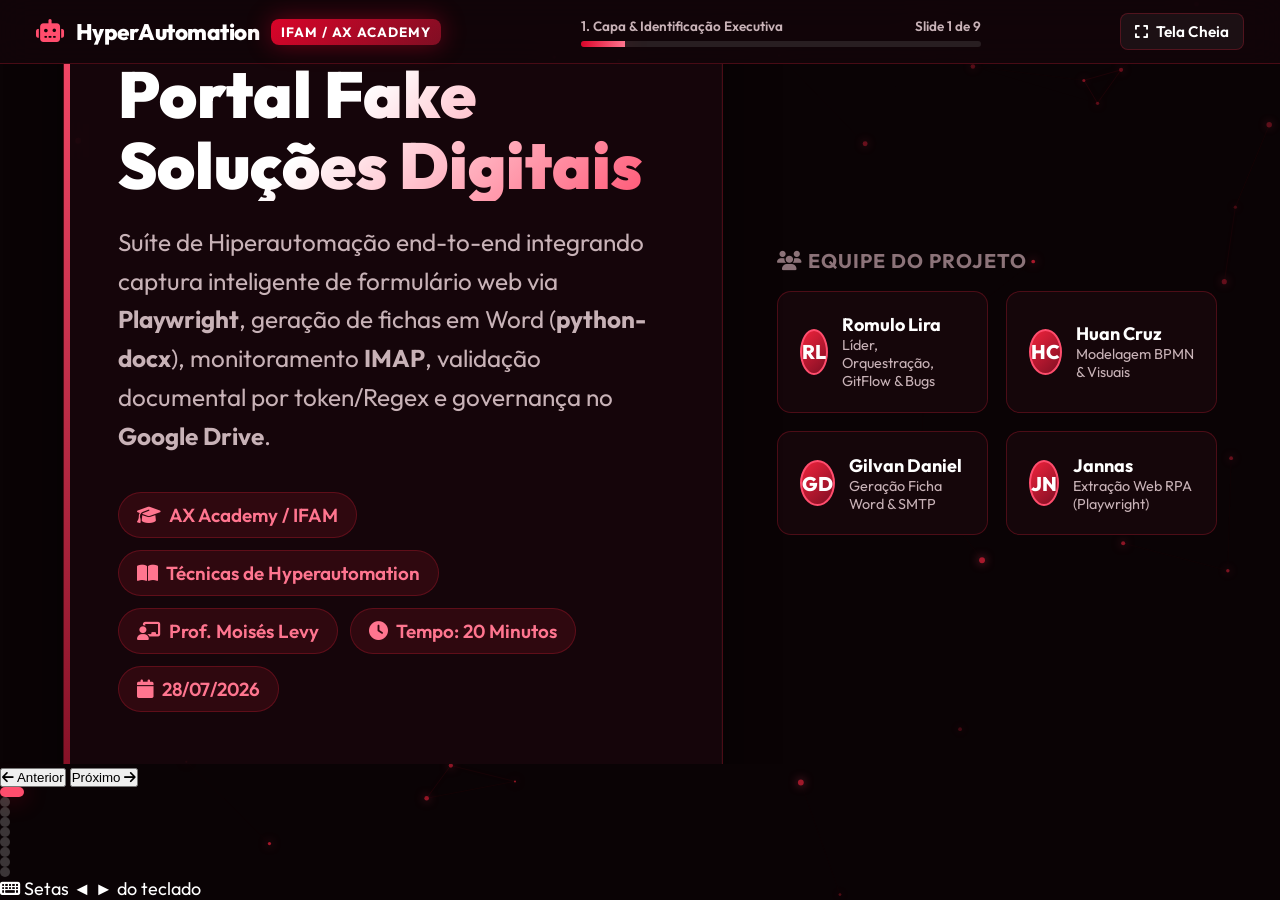
==== apresentacao2/index.html @ 24d8a4d0 "feat: adiciona apresentacao2 com slides responsivos, fontes ampliadas, novo BPMN e evidencias" ====
<!DOCTYPE html>
<html lang="pt-BR">
<head>
  <meta charset="UTF-8">
  <meta name="viewport" content="width=device-width, initial-scale=1.0">
  <title>HyperAutomation — Apresentação Técnica Interativa</title>
  <!-- Google Fonts -->
  <link rel="preconnect" href="https://fonts.googleapis.com">
  <link rel="preconnect" href="https://fonts.gstatic.com" crossorigin>
  <link href="https://fonts.googleapis.com/css2?family=JetBrains+Mono:wght@400;600;800&family=Outfit:wght@300;400;600;700;800;900&display=swap" rel="stylesheet">
  <!-- FontAwesome Icons -->
  <link rel="stylesheet" href="https://cdnjs.cloudflare.com/ajax/libs/font-awesome/6.5.1/css/all.min.css">
  <link rel="stylesheet" href="styles.css">
</head>
<body>

  <!-- Particle Glow Canvas -->
  <canvas id="bg-canvas"></canvas>

  <div class="app-container">
    
    <!-- Top Header -->
    <header class="top-header">
      <div class="brand-logo">
        <i class="fa-solid fa-robot" style="color: var(--neon-red);"></i>
        <span>HyperAutomation</span>
        <span class="brand-badge">IFAM / AX Academy</span>
      </div>

      <div class="progress-container">
        <div class="progress-info">
          <span id="slide-title-indicator">1. Capa & Identificação Executiva</span>
          <span id="slide-count-indicator">Slide 1 de 9</span>
        </div>
        <div class="progress-bar-bg">
          <div class="progress-bar-fill" id="progress-fill"></div>
        </div>
      </div>

      <div class="header-actions">
        <button class="btn-icon" id="fullscreen-btn" title="Modo Tela Cheia">
          <i class="fa-solid fa-expand"></i>
          <span>Tela Cheia</span>
        </button>
      </div>
    </header>

    <!-- Viewport for Slides -->
    <main class="slides-viewport">

      <!-- SLIDE 1: HERO COVER -->
      <section class="slide active" id="slide-1">
        <div class="hero-wrapper">
          <div class="hero-main-card">
            <div class="slide-tag">
              <i class="fa-solid fa-fire"></i> Atividade 11 — Defesa da Solução
            </div>
            <h1 class="hero-title">Portal Fake Soluções Digitais</h1>
            <p class="hero-desc">
              Suíte de Hiperautomação end-to-end integrando captura inteligente de formulário web via <strong>Playwright</strong>, geração de fichas em Word (<strong>python-docx</strong>), monitoramento <strong>IMAP</strong>, validação documental por token/Regex e governança no <strong>Google Drive</strong>.
            </p>

            <div class="hero-meta-badges">
              <div class="meta-chip"><i class="fa-solid fa-graduation-cap"></i> AX Academy / IFAM</div>
              <div class="meta-chip"><i class="fa-solid fa-book-open"></i> Técnicas de Hyperautomation</div>
              <div class="meta-chip"><i class="fa-solid fa-chalkboard-user"></i> Prof. Moisés Levy</div>
              <div class="meta-chip"><i class="fa-solid fa-clock"></i> Tempo: 20 Minutos</div>
              <div class="meta-chip"><i class="fa-solid fa-calendar"></i> 28/07/2026</div>
            </div>
          </div>

          <div class="hero-team-container">
            <h3><i class="fa-solid fa-users"></i> Equipe do Projeto</h3>
            <div class="team-grid">
              <div class="team-card">
                <div class="avatar">RL</div>
                <div class="team-info">
                  <h4>Romulo Lira</h4>
                  <p>Líder, Orquestração, GitFlow & Bugs</p>
                </div>
              </div>
              <div class="team-card">
                <div class="avatar">HC</div>
                <div class="team-info">
                  <h4>Huan Cruz</h4>
                  <p>Modelagem BPMN & Visuais</p>
                </div>
              </div>
              <div class="team-card">
                <div class="avatar">GD</div>
                <div class="team-info">
                  <h4>Gilvan Daniel</h4>
                  <p>Geração Ficha Word & SMTP</p>
                </div>
              </div>
              <div class="team-card">
                <div class="avatar">JN</div>
                <div class="team-info">
                  <h4>Jannas</h4>
                  <p>Extração Web RPA (Playwright)</p>
                </div>
              </div>
            </div>
          </div>
        </div>
      </section>

      <!-- SLIDE 2: PIPELINE & OVERVIEW -->
      <section class="slide" id="slide-2">
        <div class="slide-header">
          <div class="slide-tag"><i class="fa-solid fa-diagram-project"></i> Visão Geral da Arquitetura</div>
          <h2 class="slide-title">Pipeline de Hyperautomation em 3 Etapas</h2>
          <p class="slide-subtitle">Conexão contínua entre raspagem de dados web, orquestração de documentos e triagem inteligente de e-mails.</p>
        </div>

        <div class="pipeline-container">
          <!-- Step 1 -->
          <div class="pipeline-card">
            <span class="stage-number">01</span>
            <div class="stage-icon"><i class="fa-solid fa-globe"></i></div>
            <h3 class="stage-title">Extração Web RPA</h3>
            <p class="stage-desc">Playwright abre o Portal Fake em modo headless, clica no botão de cadastro e extrai os 7 campos cadastrais.</p>
            <ul class="stage-details">
              <li><i class="fa-solid fa-check" style="color:var(--neon-red)"></i> Chromium Headless Sync</li>
              <li><i class="fa-solid fa-check" style="color:var(--neon-red)"></i> 7 Campos de formulário</li>
              <li><i class="fa-solid fa-check" style="color:var(--neon-red)"></i> Screenshot em evidencias/</li>
            </ul>
          </div>

          <!-- Step 2 -->
          <div class="pipeline-card">
            <span class="stage-number">02</span>
            <div class="stage-icon"><i class="fa-solid fa-file-word"></i></div>
            <h3 class="stage-title">Documentação & E-mail</h3>
            <p class="stage-desc">Geração da ficha oficial de cadastro em formato .docx com tabela estilizada e envio imediato via SMTP TLS.</p>
            <ul class="stage-details">
              <li><i class="fa-solid fa-check" style="color:var(--neon-red)"></i> Modelo python-docx</li>
              <li><i class="fa-solid fa-check" style="color:var(--neon-red)"></i> Transmissão SMTP TLS</li>
              <li><i class="fa-solid fa-check" style="color:var(--neon-red)"></i> Segredos com python-dotenv</li>
            </ul>
          </div>

          <!-- Step 3 -->
          <div class="pipeline-card">
            <span class="stage-number">03</span>
            <div class="stage-icon"><i class="fa-solid fa-headset"></i></div>
            <h3 class="stage-title">Atendimento & Google Drive</h3>
            <p class="stage-desc">Monitoramento IMAP da caixa de entrada, validação de checklist documental por token/Regex e upload na nuvem.</p>
            <ul class="stage-details">
              <li><i class="fa-solid fa-check" style="color:var(--neon-red)"></i> IMAP SSL Monitor</li>
              <li><i class="fa-solid fa-check" style="color:var(--neon-red)"></i> Validação por Token Match</li>
              <li><i class="fa-solid fa-check" style="color:var(--neon-red)"></i> Sync com Google Drive API</li>
            </ul>
          </div>
        </div>

        <!-- Metrics Stats -->
        <div class="stats-grid">
          <div class="stat-card">
            <div class="stat-value" id="stat-auto">100%</div>
            <div class="stat-label">Automação End-to-End</div>
          </div>
          <div class="stat-card">
            <div class="stat-value" id="stat-fields">95%</div>
            <div class="stat-label">Redução do TMA</div>
          </div>
          <div class="stat-card">
            <div class="stat-value" id="stat-time">&lt; 3s</div>
            <div class="stat-label">Tempo de Processamento</div>
          </div>
          <div class="stat-card">
            <div class="stat-value" id="stat-errors">0</div>
            <div class="stat-label">Intervenções Manuais</div>
          </div>
        </div>
      </section>

      <!-- SLIDE 3: BPMN INTERACTIVE FLOW -->
      <section class="slide" id="slide-3">
        <div class="slide-header">
          <div class="slide-tag"><i class="fa-solid fa-sitemap"></i> BPMN 2.0</div>
          <h2 class="slide-title">Modelagem Interativa do Processo</h2>
          <p class="slide-subtitle">Clique nas etapas abaixo ou use as setas para simular visualmente a execução do fluxo BPMN.</p>
        </div>

        <div class="bpmn-view-wrapper">
          <div class="bpmn-image-card">
            <div class="bpmn-tabs" style="margin-bottom: 10px;">
              <button class="bpmn-tab-btn active" id="tab-bpmn-1" onclick="switchBpmnSlide('cadastro')">
                <i class="fa-solid fa-user-plus"></i> Cadastro (Original)
              </button>
              <button class="bpmn-tab-btn" id="tab-bpmn-2" onclick="switchBpmnSlide('atendimento')">
                <i class="fa-solid fa-headset"></i> Atendimento (Novo BPMN)
              </button>
            </div>
            <img src="../images/ficha_portal_fake_sd_bpmn.png" alt="BPMN Diagram" class="bpmn-img" id="bpmn-display-img" onclick="openModal(this.src, 'Modelagem BPMN 2.0 — Processo do Projeto')">
            <div class="bpmn-controls">
              <button class="btn-icon" id="bpmn-prev-btn"><i class="fa-solid fa-chevron-left"></i> Etapa Anterior</button>
              <button class="btn-primary" id="bpmn-next-btn">Próxima Etapa <i class="fa-solid fa-chevron-right"></i></button>
            </div>
          </div>

          <div class="step-card">
            <div>
              <div class="step-indicator">
                <span class="step-badge" id="bpmn-step-badge">Etapa 1 / 5</span>
                <i class="fa-solid fa-microchip" style="color:var(--neon-red)"></i>
              </div>
              <h3 class="step-title" id="bpmn-step-title">Início & Inicialização</h3>
              <p class="step-body" id="bpmn-step-body">
                O evento de início é disparado quando o orquestrador <code>main.py</code> carrega as variáveis de ambiente do arquivo <code>.env</code> e prepara os módulos de execução.
              </p>
            </div>

            <div class="bpmn-nodes-list" id="bpmn-nodes-container">
              <div class="bpmn-node-item active" data-step="0">1. Disparo do Evento de Início</div>
              <div class="bpmn-node-item" data-step="1">2. Navegação ao Portal Fake (Playwright)</div>
              <div class="bpmn-node-item" data-step="2">3. Extração dos Campos do Formulário</div>
              <div class="bpmn-node-item" data-step="3">4. Geração do Artefato Ficha.docx</div>
              <div class="bpmn-node-item" data-step="4">5. Triagem IMAP, Validação & Drive</div>
            </div>
          </div>
        </div>
      </section>

      <!-- SLIDE 4: TECH STACK & CODE VIEWER -->
      <section class="slide" id="slide-4">
        <div class="slide-header">
          <div class="slide-tag"><i class="fa-solid fa-code"></i> Engenharia & Código</div>
          <h2 class="slide-title">Stack Tecnológica & Implementação</h2>
          <p class="slide-subtitle">Inspecione os módulos Python desenvolvidos com suporte a typings, tratamento de exceções e resiliência.</p>
        </div>

        <div class="tech-bar">
          <div class="tech-chip"><i class="fa-brands fa-python" style="color:#ff4d6d;"></i> Python <span>3.10+</span></div>
          <div class="tech-chip"><i class="fa-solid fa-masks-theater" style="color:#ff4d6d;"></i> Playwright <span>1.61.0</span></div>
          <div class="tech-chip"><i class="fa-solid fa-file-word" style="color:#ff4d6d;"></i> python-docx <span>1.2.0</span></div>
          <div class="tech-chip"><i class="fa-solid fa-envelope" style="color:#ff4d6d;"></i> smtplib <span>(stdlib)</span></div>
          <div class="tech-chip"><i class="fa-solid fa-inbox" style="color:#ff4d6d;"></i> IMAP SSL <span>(stdlib)</span></div>
          <div class="tech-chip"><i class="fa-brands fa-google-drive" style="color:#ff4d6d;"></i> Google Drive API</div>
        </div>

        <div class="code-viewer-container">
          <div class="code-tabs">
            <button class="code-tab active" data-file="main">main.py (Orquestrador)</button>
            <button class="code-tab" data-file="extracao">extracao.py (Playwright)</button>
            <button class="code-tab" data-file="documento">documento_email.py (Word)</button>
            <button class="code-tab" data-file="leitura_email">leitura_email.py (IMAP Fix)</button>
            <button class="code-tab" data-file="validacao">validacao.py (Token Match)</button>
            <button class="code-tab" data-file="env_example">.env.example</button>
          </div>
          <div class="code-body">
            <pre><code id="code-content-block">loading code...</code></pre>
          </div>
        </div>
      </section>

      <!-- SLIDE 5: RPA TERMINAL SIMULATOR -->
      <section class="slide" id="slide-5">
        <div class="slide-header">
          <div class="slide-tag"><i class="fa-solid fa-terminal"></i> Live Demonstration</div>
          <h2 class="slide-title">Simulador do Robô em Execução</h2>
          <p class="slide-subtitle">Acompanhe a simulação em tempo real dos dois processos da suíte de Hiperautomação.</p>
        </div>

        <div class="sim-top-bar">
          <button class="btn-primary" id="run-sim-btn">
            <i class="fa-solid fa-play"></i> Executar Robô RPA
          </button>
          <button class="btn-icon" id="clear-sim-btn">
            <i class="fa-solid fa-rotate-left"></i> Limpar Output
          </button>
          <div class="sim-status-box">
            <span class="status-title">Status:</span>
            <span id="sim-status-indicator" class="status-indicator-badge">
              <span class="status-dot-idle"></span> Aguardando Disparo
            </span>
          </div>
        </div>

        <div class="sim-terminal-window">
          <div class="sim-titlebar">
            <div class="dots">
              <span class="dot red"></span>
              <span class="dot yellow"></span>
              <span class="dot green"></span>
            </div>
            <span class="sim-title">bash — HyperAutomation (source/main.py & source/atendimento/main_atendimento.py)</span>
          </div>
          <pre class="sim-body" id="terminal-screen-output">Pressione "Executar Robô RPA" para iniciar a simulação...</pre>
        </div>
      </section>

      <!-- SLIDE 6: VERSIONAMENTO & GITFLOW -->
      <section class="slide" id="slide-6">
        <div class="slide-header">
          <div class="slide-tag"><i class="fa-solid fa-code-branch"></i> Governança de Código</div>
          <h2 class="slide-title">Versionamento, GitFlow & Resiliência</h2>
          <p class="slide-subtitle">Estratégia de branches no GitHub, ciclo de entregas por tags semânticas e refatoração de bugs cruciais.</p>
        </div>

        <div class="gitflow-container">
          <div class="gitflow-tree-card">
            <h3><i class="fa-solid fa-code-merge"></i> Ciclo de Vida do GitFlow no Projeto</h3>
            <div class="gitflow-visual-box">
              <div class="gitflow-row">
                <span class="git-node feat"><i class="fa-solid fa-code-branch"></i> 1. feature/extracao, feature/documento-email, feature/processo-atendimento</span>
              </div>
              <div class="git-arrow-down" style="color:var(--bright-rose); text-align:center; font-weight:bold;">↓ Merge via Pull Request (PR)</div>
              <div class="gitflow-row">
                <span class="git-node dev"><i class="fa-solid fa-code-merge"></i> 2. develop (Branch de Integração Contínua)</span>
              </div>
              <div class="git-arrow-down" style="color:var(--bright-rose); text-align:center; font-weight:bold;">↓ Preparação de Release</div>
              <div class="gitflow-row">
                <span class="git-node release"><i class="fa-solid fa-rocket"></i> 3. release/1.0 & release/2.0 (Homologação)</span>
              </div>
              <div class="git-arrow-down" style="color:var(--bright-rose); text-align:center; font-weight:bold;">↓ Merge Final de Produção</div>
              <div class="gitflow-row">
                <span class="git-node main"><i class="fa-solid fa-shield-halved"></i> 4. main (Produção Auditada) ➔ Tag v1.0 & v2.0 - v2.3</span>
              </div>
            </div>

            <div class="releases-tags-list" style="margin-top:12px;">
              <div class="tag-chip red"><strong>Tag v1.0:</strong> Lançamento do Cadastro Básico (Playwright + Word + SMTP)</div>
              <div class="tag-chip blue"><strong>Tag v2.0 - v2.3:</strong> Módulo de Atendimento Integrado (IMAP + Drive + Respostas Auto)</div>
            </div>
          </div>

          <div class="gitflow-log-card">
            <h3><i class="fa-solid fa-bug-slash"></i> Resolução de Bugs Críticos</h3>
            <div class="commits-list">
              <div class="commit-item">
                <span class="commit-hash">Bug IMAP Fix</span>
                <p class="commit-msg">Filtro de Assunto Case-Sensitive</p>
                <span class="commit-author">Normalização com .lower() em ambas as pontas em leitura_email.py</span>
              </div>
              <div class="commit-item">
                <span class="commit-hash">Bug Regex Token</span>
                <p class="commit-msg">Falso Positivo de Identidade ("id")</p>
                <span class="commit-author">Isolamento por delimitadores (re.split) em validacao.py para evitar conflito com "residencia"</span>
              </div>
            </div>
          </div>
        </div>
      </section>

      <!-- SLIDE 7: EVIDENCE GALLERY -->
      <section class="slide" id="slide-7">
        <div class="slide-header">
          <div class="slide-tag"><i class="fa-solid fa-camera"></i> Validação Experimental</div>
          <h2 class="slide-title">Galeria de Evidências & Testes</h2>
          <p class="slide-subtitle">Capturas em alta resolução comprovando o funcionamento do robô. Clique em qualquer imagem para ampliar.</p>
        </div>

        <div class="gallery-grid">
          <!-- Card 1 -->
          <div class="gallery-card" onclick="openModal('../evidencias/01_portal_fake_extracao.png', 'Evidência 1 — Portal Fake (Extração Playwright)')">
            <div class="gallery-thumb">
              <img src="../evidencias/01_portal_fake_extracao.png" alt="Portal Fake">
            </div>
            <div class="gallery-meta">
              <div>
                <h4 class="gallery-title">1. Portal Fake & Extração</h4>
                <p class="gallery-caption">Formulário web capturado via Playwright.</p>
              </div>
            </div>
          </div>

          <!-- Card 2 -->
          <div class="gallery-card" onclick="openModal('../evidencias/02_execucao_terminal.png', 'Evidência 2 — Execução no Terminal (main.py)')">
            <div class="gallery-thumb">
              <img src="../evidencias/02_execucao_terminal.png" alt="Terminal Execution">
            </div>
            <div class="gallery-meta">
              <div>
                <h4 class="gallery-title">2. Execução do Orquestrador</h4>
                <p class="gallery-caption">Logs no terminal executando main.py.</p>
              </div>
            </div>
          </div>

          <!-- Card 3 -->
          <div class="gallery-card" onclick="openModal('../evidencias/03_ficha_cadastro_docx.png', 'Evidência 3 — Ficha de Cadastro em Word (.docx)')">
            <div class="gallery-thumb">
              <img src="../evidencias/03_ficha_cadastro_docx.png" alt="Ficha Word">
            </div>
            <div class="gallery-meta">
              <div>
                <h4 class="gallery-title">3. Ficha em Word (.docx)</h4>
                <p class="gallery-caption">Documento estruturado gerado nativamente.</p>
              </div>
            </div>
          </div>

          <!-- Card 4 -->
          <div class="gallery-card" onclick="openModal('../evidencias/04_email_enviado.png', 'Evidência 4 — Confirmação de E-mail Enviado via SMTP')">
            <div class="gallery-thumb">
              <img src="../evidencias/04_email_enviado.png" alt="E-mail Sent">
            </div>
            <div class="gallery-meta">
              <div>
                <h4 class="gallery-title">4. Confirmação de E-mail</h4>
                <p class="gallery-caption">Disparo via SMTP TLS com anexo.</p>
              </div>
            </div>
          </div>

          <!-- Card 5 -->
          <div class="gallery-card" onclick="openModal('../evidencias/05_github_repositorio.png', 'Evidência 5 — Repositório GitHub & Versionamento GitFlow')">
            <div class="gallery-thumb">
              <img src="../evidencias/05_github_repositorio.png" alt="GitHub Repo">
            </div>
            <div class="gallery-meta">
              <div>
                <h4 class="gallery-title">5. Repositório GitHub</h4>
                <p class="gallery-caption">Branches, Pull Requests e Tags semânticas.</p>
              </div>
            </div>
          </div>

          <!-- Card 6 -->
          <div class="gallery-card" onclick="openModal('../evidencias/06_resposta_bot_atendimento.jpg', 'Evidência 6 — Resposta Automática do Robô no Gmail (Documentação Completa)')">
            <div class="gallery-thumb">
              <img src="../evidencias/06_resposta_bot_atendimento.jpg" alt="Resposta do Bot no Gmail">
            </div>
            <div class="gallery-meta">
              <div>
                <h4 class="gallery-title">6. Resposta Automática do Bot</h4>
                <p class="gallery-caption">E-mail notificado com validação documental.</p>
              </div>
            </div>
          </div>
        </div>
      </section>

      <!-- SLIDE 8: DESAFIOS, SOLUÇÕES & ROADMAP -->
      <section class="slide" id="slide-8">
        <div class="slide-header">
          <div class="slide-tag"><i class="fa-solid fa-map-location-dot"></i> Negócios & Roadmap</div>
          <h2 class="slide-title">Impacto Operacional & Evolução</h2>
          <p class="slide-subtitle">Análise dos ganhos quantitativos atingidos pela solução e direcionamento para expansão da plataforma.</p>
        </div>

        <div class="impact-cards-grid">
          <!-- Impact 1 -->
          <div class="impact-card">
            <div class="impact-header-row">
              <div class="impact-icon-wrapper">
                <i class="fa-solid fa-clock-rotate-left"></i>
              </div>
              <div class="impact-number">-95%</div>
            </div>
            <div class="impact-title">Redução do TMA</div>
            <div class="impact-desc">Processamento ultrarrápido reduzindo o tempo de atendimento de horas para 3 segundos.</div>
          </div>

          <!-- Impact 2 -->
          <div class="impact-card">
            <div class="impact-header-row">
              <div class="impact-icon-wrapper">
                <i class="fa-solid fa-file-circle-check"></i>
              </div>
              <div class="impact-number">100%</div>
            </div>
            <div class="impact-title">Precisão Documental</div>
            <div class="impact-desc">Checagem exata por token matching (Regex) prevenindo aceitação de arquivos incorretos.</div>
          </div>

          <!-- Impact 3 -->
          <div class="impact-card">
            <div class="impact-header-row">
              <div class="impact-icon-wrapper">
                <i class="fa-brands fa-google-drive"></i>
              </div>
              <div class="impact-number">Nuvem</div>
            </div>
            <div class="impact-title">Governança Google Drive</div>
            <div class="impact-desc">Organização e upload automático de solicitações validadas diretamente na nuvem.</div>
          </div>
        </div>

        <div class="roadmap-wrapper">
          <div class="roadmap-card">
            <h3><i class="fa-solid fa-rocket" style="color:var(--bright-rose)"></i> Próximos Passos (Roadmap de Expansão)</h3>
            <ul class="roadmap-list">
              <li>
                <div class="rm-badge">01</div>
                <div>
                  <strong>Leitura OCR com Visão Computacional (IA):</strong> Leitura automatizada do conteúdo interno de CNH e comprovantes.
                </div>
              </li>
              <li>
                <div class="rm-badge">02</div>
                <div>
                  <strong>Omnichannel WhatsApp Business:</strong> Notificações e recebimento de anexos via mensageria instantânea.
                </div>
              </li>
              <li>
                <div class="rm-badge">03</div>
                <div>
                  <strong>Dashboard BI de SLA em Tempo Real:</strong> Painel gerencial para acompanhamento de métricas operacionais.
                </div>
              </li>
            </ul>
          </div>
        </div>
      </section>

      <!-- SLIDE 9: CONCLUSÃO & ENCERRAMENTO -->
      <section class="slide" id="slide-9">
        <div class="conclusion-wrapper">
          <div class="slide-tag"><i class="fa-solid fa-flag-checkered"></i> Encerramento</div>
          <h2 class="conclusion-title">HyperAutomation Concluído com Sucesso</h2>
          <p class="conclusion-text">
            O projeto demonstrou na prática o poder da Hiperautomação ao integrar RPA Web (Playwright), orquestração de documentos Word (python-docx), comunicação SMTP/IMAP e sincronização de dados na nuvem com o Google Drive.
          </p>

          <div class="conclusion-actions">
            <button class="btn-primary btn-large" id="restart-presentation-btn">
              <i class="fa-solid fa-rotate-left"></i> Reiniciar Apresentação
            </button>
          </div>
        </div>
      </section>

    </main>

    <!-- Navigation Footer -->
    <footer class="bottom-footer">
      <div class="footer-left">
        <button class="btn-nav" id="prev-slide-btn"><i class="fa-solid fa-arrow-left"></i> Anterior</button>
        <button class="btn-nav" id="next-slide-btn">Próximo <i class="fa-solid fa-arrow-right"></i></button>
      </div>

      <div class="dots-container" id="dots-wrapper">
        <!-- Generated by JS -->
      </div>

      <div class="footer-right">
        <span class="keyboard-tip"><i class="fa-solid fa-keyboard"></i> Setas ◄ ► do teclado</span>
      </div>
    </footer>

  </div>

  <!-- Image Modal Lightbox -->
  <div class="modal-overlay" id="img-modal">
    <div class="modal-content">
      <button class="modal-close" onclick="closeModal()">&times;</button>
      <img id="modal-img-target" src="" alt="Ampliação da Evidência">
      <div class="modal-caption" id="modal-caption-target"></div>
    </div>
  </div>

  <script src="app.js"></script>

  <script>
    function switchBpmnSlide(type) {
      const img = document.getElementById('bpmn-display-img');
      const tab1 = document.getElementById('tab-bpmn-1');
      const tab2 = document.getElementById('tab-bpmn-2');

      if (type === 'cadastro') {
        img.src = '../images/ficha_portal_fake_sd_bpmn.png';
        img.alt = 'BPMN Processo de Cadastro';
        tab1.classList.add('active');
        tab2.classList.remove('active');
      } else {
        img.src = '../images/Processo01_Atendimento_Novo.png';
        img.alt = 'BPMN Processo 1 - Atendimento';
        tab2.classList.add('active');
        tab1.classList.remove('active');
      }
    }

    // Modal functions for Evidence / BPMN zoom
    function openModal(src, captionText) {
      const modal = document.getElementById('img-modal');
      const modalImg = document.getElementById('modal-img-target');
      const modalCaption = document.getElementById('modal-caption-target');
      
      modalImg.src = src;
      modalCaption.textContent = captionText;
      modal.classList.add('active');
    }

    function closeModal() {
      const modal = document.getElementById('img-modal');
      modal.classList.remove('active');
    }

    document.getElementById('img-modal').addEventListener('click', (e) => {
      if (e.target.id === 'img-modal') {
        closeModal();
      }
    });
  </script>

</body>
</html>
---- apresentacao2/styles.css ----
/* ==========================================================================
   HyperAutomation — Interactive Crimson Presentation Design System
   ========================================================================== */

@import url('https://fonts.googleapis.com/css2?family=JetBrains+Mono:ital,wght@0,400;0,700;1,400&family=Outfit:wght@300;400;500;600;700;800;900&display=swap');

:root {
  --bg-dark: #0a0305;
  --bg-card: #15060a;
  --bg-card-hover: #220a11;
  --bg-glass: rgba(26, 7, 12, 0.75);
  --bg-glass-heavy: rgba(18, 5, 9, 0.9);
  
  --primary-red: #d90429;
  --accent-ruby: #ef233c;
  --neon-red: #ff4d6d;
  --bright-rose: #ff758f;
  --dark-red: #800e23;
  --deep-wine: #4a0413;
  
  --border-crimson: rgba(239, 35, 60, 0.25);
  --border-crimson-bright: rgba(255, 77, 109, 0.6);
  --glow-red: 0 0 25px rgba(217, 4, 41, 0.45);
  --glow-red-heavy: 0 0 45px rgba(239, 35, 60, 0.65);
  
  --text-main: #ffffff;
  --text-muted: #c8b2b7;
  --text-dim: #8c7379;
  
  --font-sans: 'Outfit', -apple-system, BlinkMacSystemFont, sans-serif;
  --font-mono: 'JetBrains Mono', monospace;
  
  --transition-smooth: all 0.4s cubic-bezier(0.16, 1, 0.3, 1);
  --radius-sm: 8px;
  --radius-md: 14px;
  --radius-lg: 22px;
}

* {
  box-sizing: border-box;
  margin: 0;
  padding: 0;
}

html, body {
  width: 100%;
  height: 100%;
  overflow: hidden;
  background-color: var(--bg-dark);
  color: var(--text-main);
  font-family: var(--font-sans);
  font-size: 18px; /* High legibility for 20m screen projection */
  -webkit-font-smoothing: antialiased;
}

/* Background Canvas */
#bg-canvas {
  position: fixed;
  top: 0;
  left: 0;
  width: 100vw;
  height: 100vh;
  z-index: 1;
  pointer-events: none;
}

/* Main Container */
.app-container {
  position: relative;
  z-index: 2;
  width: 100vw;
  height: 100vh;
  display: flex;
  flex-direction: column;
}

/* Top Bar / Navigation Header */
.top-header {
  height: 64px;
  padding: 0 2rem;
  display: flex;
  align-items: center;
  justify-content: space-between;
  background: var(--bg-glass-heavy);
  backdrop-filter: blur(16px);
  border-bottom: 1px solid var(--border-crimson);
  z-index: 10;
}

.brand-logo {
  display: flex;
  align-items: center;
  gap: 12px;
  font-weight: 800;
  font-size: 1.25rem;
  letter-spacing: -0.5px;
}

.brand-badge {
  background: linear-gradient(135deg, var(--primary-red), var(--dark-red));
  padding: 4px 10px;
  border-radius: var(--radius-sm);
  font-size: 0.75rem;
  font-weight: 700;
  text-transform: uppercase;
  letter-spacing: 1px;
  box-shadow: var(--glow-red);
}

.progress-container {
  flex: 1;
  max-width: 400px;
  margin: 0 2rem;
  display: flex;
  flex-direction: column;
  gap: 6px;
}

.progress-bar-bg {
  width: 100%;
  height: 6px;
  background: rgba(255, 255, 255, 0.1);
  border-radius: 10px;
  overflow: hidden;
}

.progress-bar-fill {
  height: 100%;
  width: 11.11%;
  background: linear-gradient(90deg, var(--primary-red), var(--bright-rose));
  box-shadow: var(--glow-red);
  transition: width 0.4s ease;
}

.progress-info {
  display: flex;
  justify-content: space-between;
  font-size: 0.75rem;
  color: var(--text-muted);
  font-weight: 600;
}

.header-actions {
  display: flex;
  align-items: center;
  gap: 12px;
}

.btn-icon {
  background: rgba(255, 255, 255, 0.05);
  border: 1px solid var(--border-crimson);
  color: var(--text-main);
  padding: 8px 14px;
  border-radius: var(--radius-sm);
  cursor: pointer;
  display: flex;
  align-items: center;
  gap: 8px;
  font-size: 0.85rem;
  font-weight: 600;
  font-family: var(--font-sans);
  transition: var(--transition-smooth);
}

.btn-icon:hover {
  background: var(--primary-red);
  border-color: var(--neon-red);
  box-shadow: var(--glow-red);
}

/* Slides Container */
.slides-viewport {
  flex: 1;
  position: relative;
  overflow: hidden;
}

.slide {
  position: absolute;
  top: 0;
  left: 0;
  width: 100%;
  height: 100%;
  padding: 2.5rem 3.5rem 5rem 3.5rem;
  display: flex;
  flex-direction: column;
  opacity: 0;
  visibility: hidden;
  transform: scale(0.96) translateY(20px);
  transition: opacity 0.5s cubic-bezier(0.16, 1, 0.3, 1), transform 0.5s cubic-bezier(0.16, 1, 0.3, 1), visibility 0.5s;
  overflow-y: auto;
}

.slide.active {
  opacity: 1;
  visibility: visible;
  transform: scale(1) translateY(0);
}

/* Section Header in Slides */
.slide-header {
  margin-bottom: 2rem;
}

.slide-tag {
  display: inline-flex;
  align-items: center;
  gap: 8px;
  color: var(--bright-rose);
  font-size: 1.05rem;
  font-weight: 700;
  text-transform: uppercase;
  letter-spacing: 1.5px;
  margin-bottom: 8px;
}

.slide-tag i {
  font-size: 0.95rem;
}

.slide-title {
  font-size: 2.8rem;
  font-weight: 800;
  letter-spacing: -0.5px;
  background: linear-gradient(135deg, #ffffff 30%, var(--bright-rose) 100%);
  -webkit-background-clip: text;
  -webkit-text-fill-color: transparent;
}

.slide-subtitle {
  color: var(--text-muted);
  font-size: 1.25rem;
  margin-top: 6px;
  font-weight: 400;
}

/* Slide 1: Hero Cover */
.hero-wrapper {
  display: grid;
  grid-template-columns: 1.2fr 0.8fr;
  gap: 3rem;
  height: 100%;
  align-items: center;
}

.hero-main-card {
  background: var(--bg-glass);
  backdrop-filter: blur(20px);
  border: 1px solid var(--border-crimson);
  border-radius: var(--radius-lg);
  padding: 3rem;
  box-shadow: 0 20px 50px rgba(0,0,0,0.5), inset 0 0 2px rgba(255,255,255,0.1);
  position: relative;
  overflow: hidden;
}

.hero-main-card::before {
  content: '';
  position: absolute;
  top: 0;
  left: 0;
  width: 6px;
  height: 100%;
  background: linear-gradient(180deg, var(--neon-red), var(--dark-red));
}

.hero-title {
  font-size: 3.6rem;
  font-weight: 900;
  line-height: 1.1;
  margin-bottom: 1.2rem;
  background: linear-gradient(135deg, #ffffff 40%, var(--neon-red) 100%);
  -webkit-background-clip: text;
  -webkit-text-fill-color: transparent;
}

.hero-desc {
  font-size: 1.35rem;
  color: var(--text-muted);
  line-height: 1.6;
  margin-bottom: 2rem;
}

.hero-meta-badges {
  display: flex;
  flex-wrap: wrap;
  gap: 12px;
  margin-bottom: 2.5rem;
}

.meta-chip {
  background: rgba(239, 35, 60, 0.12);
  border: 1px solid var(--border-crimson);
  color: var(--bright-rose);
  padding: 10px 18px;
  border-radius: 50px;
  font-size: 1.05rem;
  font-weight: 600;
  display: flex;
  align-items: center;
  gap: 8px;
}

.hero-team-container h3 {
  font-size: 1.1rem;
  text-transform: uppercase;
  letter-spacing: 1px;
  color: var(--text-dim);
  margin-bottom: 1rem;
}

.team-grid {
  display: grid;
  grid-template-columns: repeat(2, 1fr);
  gap: 1rem;
}

.team-card {
  background: var(--bg-card);
  border: 1px solid var(--border-crimson);
  border-radius: var(--radius-md);
  padding: 1.2rem;
  display: flex;
  align-items: center;
  gap: 14px;
  transition: var(--transition-smooth);
}

.team-card:hover {
  transform: translateY(-4px);
  border-color: var(--accent-ruby);
  box-shadow: var(--glow-red);
}

.avatar {
  width: 46px;
  height: 46px;
  border-radius: 50%;
  background: linear-gradient(135deg, var(--accent-ruby), var(--dark-red));
  display: flex;
  align-items: center;
  justify-content: center;
  font-weight: 800;
  font-size: 1.1rem;
  color: white;
  border: 2px solid var(--neon-red);
}

.team-info h4 {
  font-size: 1rem;
  font-weight: 700;
}

.team-info p {
  font-size: 0.8rem;
  color: var(--text-muted);
}

/* Slide 2: Pipeline & Stats */
.pipeline-container {
  display: grid;
  grid-template-columns: repeat(3, 1fr);
  gap: 2rem;
  margin-bottom: 2.5rem;
}

.pipeline-card {
  background: var(--bg-glass);
  backdrop-filter: blur(16px);
  border: 1px solid var(--border-crimson);
  border-radius: var(--radius-md);
  padding: 2rem;
  position: relative;
  transition: var(--transition-smooth);
}

.pipeline-card:hover {
  transform: translateY(-6px);
  border-color: var(--neon-red);
  box-shadow: var(--glow-red-heavy);
}

.stage-number {
  position: absolute;
  top: 1.5rem;
  right: 1.5rem;
  font-size: 2.5rem;
  font-weight: 900;
  color: rgba(239, 35, 60, 0.15);
  line-height: 1;
}

.stage-icon {
  width: 56px;
  height: 56px;
  background: rgba(239, 35, 60, 0.15);
  border: 1px solid var(--accent-ruby);
  border-radius: var(--radius-sm);
  display: flex;
  align-items: center;
  justify-content: center;
  font-size: 1.5rem;
  color: var(--neon-red);
  margin-bottom: 1.5rem;
}

.stage-title {
  font-size: 1.3rem;
  font-weight: 700;
  margin-bottom: 0.8rem;
}

.stage-desc {
  font-size: 0.95rem;
  color: var(--text-muted);
  line-height: 1.6;
  margin-bottom: 1.2rem;
}

.stage-details {
  list-style: none;
  font-size: 0.85rem;
  color: var(--bright-rose);
  display: flex;
  flex-direction: column;
  gap: 6px;
}

.stage-details li {
  display: flex;
  align-items: center;
  gap: 8px;
}

.stats-grid {
  display: grid;
  grid-template-columns: repeat(4, 1fr);
  gap: 1.5rem;
}

.stat-card {
  background: var(--bg-card);
  border: 1px solid var(--border-crimson);
  border-radius: var(--radius-md);
  padding: 1.5rem;
  text-align: center;
}

.stat-value {
  font-size: 2.8rem;
  font-weight: 900;
  color: var(--neon-red);
  line-height: 1;
  margin-bottom: 0.5rem;
  font-family: var(--font-mono);
}

.stat-label {
  font-size: 0.85rem;
  color: var(--text-muted);
  text-transform: uppercase;
  letter-spacing: 1px;
}

/* Slide 3: BPMN Interactive Flow */
.bpmn-view-wrapper {
  display: grid;
  grid-template-columns: 1.2fr 0.8fr;
  gap: 2rem;
  height: calc(100% - 120px);
}

.bpmn-image-card {
  background: var(--bg-glass);
  border: 1px solid var(--border-crimson);
  border-radius: var(--radius-md);
  padding: 1.5rem;
  display: flex;
  flex-direction: column;
  align-items: center;
  justify-content: center;
  position: relative;
  overflow: hidden;
}

.bpmn-img {
  max-width: 100%;
  max-height: 380px;
  object-fit: contain;
  border-radius: var(--radius-sm);
  filter: drop-shadow(0 10px 20px rgba(0,0,0,0.8));
  transition: transform 0.3s ease;
}

.bpmn-img:hover {
  transform: scale(1.02);
}

.bpmn-controls {
  margin-top: 1rem;
  display: flex;
  gap: 1rem;
  width: 100%;
  justify-content: center;
}

.step-card {
  background: var(--bg-glass);
  border: 1px solid var(--border-crimson);
  border-radius: var(--radius-md);
  padding: 2rem;
  display: flex;
  flex-direction: column;
  justify-content: space-between;
}

.step-indicator {
  display: flex;
  align-items: center;
  justify-content: space-between;
  margin-bottom: 1.5rem;
}

.step-badge {
  background: var(--primary-red);
  color: white;
  padding: 4px 12px;
  border-radius: 50px;
  font-weight: 700;
  font-size: 0.8rem;
}

.step-title {
  font-size: 1.5rem;
  font-weight: 800;
  color: var(--neon-red);
  margin-bottom: 1rem;
}

.step-body {
  font-size: 1rem;
  color: var(--text-muted);
  line-height: 1.7;
}

.bpmn-nodes-list {
  display: flex;
  flex-direction: column;
  gap: 8px;
  margin-top: 1.5rem;
}

.bpmn-node-item {
  padding: 10px 14px;
  background: rgba(255, 255, 255, 0.03);
  border: 1px solid transparent;
  border-radius: var(--radius-sm);
  font-size: 0.85rem;
  cursor: pointer;
  transition: var(--transition-smooth);
}

.bpmn-node-item.active {
  background: rgba(239, 35, 60, 0.2);
  border-color: var(--neon-red);
  color: white;
  font-weight: 700;
  padding-left: 20px;
}

/* Slide 4: Code Viewer & Tech Stack */
.tech-bar {
  display: flex;
  gap: 1rem;
  margin-bottom: 1.5rem;
}

.tech-chip {
  background: var(--bg-card);
  border: 1px solid var(--border-crimson);
  padding: 8px 16px;
  border-radius: var(--radius-sm);
  font-size: 0.85rem;
  font-weight: 600;
  display: flex;
  align-items: center;
  gap: 8px;
}

.tech-chip span {
  color: var(--bright-rose);
}

.code-viewer-container {
  background: #0d0407;
  border: 1px solid var(--border-crimson);
  border-radius: var(--radius-md);
  overflow: hidden;
  display: flex;
  flex-direction: column;
  height: calc(100% - 150px);
  box-shadow: 0 15px 35px rgba(0,0,0,0.6);
}

.code-tabs {
  display: flex;
  background: #140509;
  border-bottom: 1px solid var(--border-crimson);
  overflow-x: auto;
}

.code-tab {
  padding: 12px 20px;
  font-family: var(--font-mono);
  font-size: 0.85rem;
  color: var(--text-dim);
  background: transparent;
  border: none;
  border-right: 1px solid rgba(255,255,255,0.05);
  cursor: pointer;
  transition: var(--transition-smooth);
  white-space: nowrap;
}

.code-tab.active {
  background: #1e0911;
  color: var(--neon-red);
  font-weight: 700;
  border-bottom: 2px solid var(--neon-red);
}

.code-tab:hover:not(.active) {
  color: var(--text-main);
  background: rgba(255,255,255,0.02);
}

.code-body {
  flex: 1;
  padding: 1.5rem;
  overflow: auto;
  font-family: var(--font-mono);
  font-size: 0.9rem;
  line-height: 1.6;
  color: #e0d0d5;
}

.code-body pre {
  margin: 0;
}

/* Syntax Highlighting Fake Utility */
.token-keyword { color: #ff4d6d; font-weight: bold; }
.token-func { color: #ff85a1; }
.token-str { color: #f7aef8; }
.token-comment { color: #7a6369; font-style: italic; }
.token-num { color: #ffd166; }

/* Slide 5: RPA Terminal Simulator */
.terminal-wrapper {
  background: #080204;
  border: 1px solid var(--border-crimson);
  border-radius: var(--radius-md);
  display: flex;
  flex-direction: column;
  height: calc(100% - 120px);
  box-shadow: 0 20px 50px rgba(0,0,0,0.8);
  overflow: hidden;
}

.terminal-header {
  background: #140509;
  padding: 12px 20px;
  display: flex;
  align-items: center;
  justify-content: space-between;
  border-bottom: 1px solid var(--border-crimson);
}

.terminal-dots {
  display: flex;
  gap: 8px;
}

.dot {
  width: 12px;
  height: 12px;
  border-radius: 50%;
}
.dot.red { background: #ff5f56; }
.dot.yellow { background: #ffbd2e; }
.dot.green { background: #27c93f; }

.terminal-title {
  font-family: var(--font-mono);
  font-size: 0.85rem;
  color: var(--text-muted);
}

.terminal-body {
  flex: 1;
  padding: 1.8rem;
  font-family: var(--font-mono);
  font-size: 0.95rem;
  color: #00ff66;
  background: #060103;
  overflow-y: auto;
  line-height: 1.6;
}

.terminal-output {
  white-space: pre-wrap;
  word-break: break-all;
}

.terminal-cursor {
  display: inline-block;
  width: 10px;
  height: 18px;
  background: var(--neon-red);
  margin-left: 4px;
  animation: blink 1s infinite;
  vertical-align: middle;
}

@keyframes blink {
  0%, 100% { opacity: 1; }
  50% { opacity: 0; }
}

.terminal-actions {
  padding: 12px 20px;
  background: #120408;
  border-top: 1px solid var(--border-crimson);
  display: flex;
  align-items: center;
  justify-content: space-between;
}

.btn-primary {
  background: linear-gradient(135deg, var(--accent-ruby), var(--primary-red));
  border: 1px solid var(--neon-red);
  color: white;
  padding: 10px 22px;
  border-radius: var(--radius-sm);
  font-weight: 700;
  font-size: 0.9rem;
  cursor: pointer;
  display: flex;
  align-items: center;
  gap: 8px;
  box-shadow: var(--glow-red);
  transition: var(--transition-smooth);
}

.btn-primary:hover {
  transform: translateY(-2px);
  box-shadow: var(--glow-red-heavy);
  background: var(--neon-red);
}

/* Slide 6: GitFlow & Versioning */
.gitflow-container {
  display: grid;
  grid-template-columns: 1fr 1fr;
  gap: 2rem;
  height: calc(100% - 120px);
}

.branches-card {
  background: var(--bg-glass);
  border: 1px solid var(--border-crimson);
  border-radius: var(--radius-md);
  padding: 2rem;
  display: flex;
  flex-direction: column;
  gap: 1.2rem;
}

.branch-item {
  background: var(--bg-card);
  border: 1px solid var(--border-crimson);
  border-radius: var(--radius-sm);
  padding: 1rem 1.2rem;
  display: flex;
  align-items: center;
  justify-content: space-between;
  transition: var(--transition-smooth);
}

.branch-item:hover {
  border-color: var(--neon-red);
  transform: translateX(6px);
}

.branch-name {
  font-family: var(--font-mono);
  font-weight: 700;
  color: var(--neon-red);
  display: flex;
  align-items: center;
  gap: 10px;
}

.branch-tag {
  background: rgba(255, 77, 109, 0.15);
  color: var(--bright-rose);
  font-size: 0.75rem;
  padding: 4px 10px;
  border-radius: 4px;
}

.commits-card {
  background: var(--bg-glass);
  border: 1px solid var(--border-crimson);
  border-radius: var(--radius-md);
  padding: 2rem;
  overflow-y: auto;
}

.timeline {
  position: relative;
  padding-left: 24px;
}

.timeline::before {
  content: '';
  position: absolute;
  left: 7px;
  top: 0;
  height: 100%;
  width: 2px;
  background: var(--border-crimson-bright);
}

.commit-node {
  position: relative;
  margin-bottom: 1.5rem;
}

.commit-node::before {
  content: '';
  position: absolute;
  left: -24px;
  top: 4px;
  width: 14px;
  height: 14px;
  border-radius: 50%;
  background: var(--neon-red);
  border: 3px solid var(--bg-dark);
  box-shadow: var(--glow-red);
}

.commit-hash {
  font-family: var(--font-mono);
  font-size: 0.8rem;
  color: var(--neon-red);
  font-weight: 700;
}

.commit-msg {
  font-size: 0.95rem;
  font-weight: 600;
  margin: 4px 0;
}

.commit-author {
  font-size: 0.8rem;
  color: var(--text-dim);
}

/* Slide 7: Evidence Gallery & Lightbox */
.gallery-grid {
  display: grid;
  grid-template-columns: repeat(3, 1fr);
  gap: 1.5rem;
  height: calc(100% - 120px);
  overflow-y: auto;
  padding-bottom: 1rem;
}

.gallery-card {
  background: var(--bg-glass);
  border: 1px solid var(--border-crimson);
  border-radius: var(--radius-md);
  overflow: hidden;
  cursor: pointer;
  transition: var(--transition-smooth);
  display: flex;
  flex-direction: column;
}

.gallery-card:hover {
  transform: translateY(-6px);
  border-color: var(--neon-red);
  box-shadow: var(--glow-red-heavy);
}

.gallery-thumb {
  height: 170px;
  overflow: hidden;
  background: #000;
}

.gallery-thumb img {
  width: 100%;
  height: 100%;
  object-fit: cover;
  transition: transform 0.5s ease;
}

.gallery-card:hover .gallery-thumb img {
  transform: scale(1.08);
}

.gallery-meta {
  padding: 1.2rem;
  flex: 1;
  display: flex;
  flex-direction: column;
  justify-content: space-between;
}

.gallery-title {
  font-size: 1rem;
  font-weight: 700;
  margin-bottom: 6px;
}

.gallery-caption {
  font-size: 0.85rem;
  color: var(--text-muted);
}

/* Lightbox Modal */
.lightbox-modal {
  position: fixed;
  top: 0;
  left: 0;
  width: 100vw;
  height: 100vh;
  background: rgba(5, 1, 3, 0.92);
  backdrop-filter: blur(15px);
  z-index: 100;
  display: flex;
  align-items: center;
  justify-content: center;
  opacity: 0;
  visibility: hidden;
  transition: var(--transition-smooth);
}

.lightbox-modal.active {
  opacity: 1;
  visibility: visible;
}

.lightbox-content {
  max-width: 90vw;
  max-height: 85vh;
  position: relative;
  border-radius: var(--radius-md);
  border: 1px solid var(--border-crimson);
  box-shadow: var(--glow-red-heavy);
  overflow: hidden;
}

.lightbox-img {
  max-width: 100%;
  max-height: 80vh;
  display: block;
}

.lightbox-close {
  position: absolute;
  top: 15px;
  right: 20px;
  background: var(--primary-red);
  color: white;
  border: none;
  width: 36px;
  height: 36px;
  border-radius: 50%;
  font-size: 1.2rem;
  cursor: pointer;
  z-index: 10;
}

/* Slide 8: Challenges & Future Roadmap */
.roadmap-wrapper {
  display: grid;
  grid-template-columns: 1fr 1fr;
  gap: 2rem;
  height: calc(100% - 120px);
}

.challenge-card {
  background: var(--bg-glass);
  border: 1px solid var(--border-crimson);
  border-radius: var(--radius-md);
  padding: 2rem;
  overflow-y: auto;
}

.challenge-item {
  margin-bottom: 1.5rem;
  padding-bottom: 1.5rem;
  border-bottom: 1px solid rgba(255,255,255,0.05);
}

.challenge-item:last-child {
  border-bottom: none;
}

.challenge-title {
  color: var(--neon-red);
  font-size: 1.1rem;
  font-weight: 700;
  margin-bottom: 8px;
  display: flex;
  align-items: center;
  gap: 10px;
}

.solution-box {
  background: rgba(255, 255, 255, 0.03);
  padding: 10px 14px;
  border-left: 3px solid var(--accent-ruby);
  border-radius: 0 var(--radius-sm) var(--radius-sm) 0;
  font-size: 0.9rem;
  color: var(--text-muted);
}

.future-card {
  background: var(--bg-glass);
  border: 1px solid var(--border-crimson);
  border-radius: var(--radius-md);
  padding: 2rem;
  overflow-y: auto;
}

.future-grid {
  display: grid;
  grid-template-columns: repeat(2, 1fr);
  gap: 1rem;
  margin-top: 1rem;
}

.future-item {
  background: var(--bg-card);
  border: 1px solid var(--border-crimson);
  border-radius: var(--radius-sm);
  padding: 1.2rem;
  transition: var(--transition-smooth);
}

.future-item:hover {
  border-color: var(--neon-red);
  transform: translateY(-4px);
}

.future-item i {
  font-size: 1.5rem;
  color: var(--neon-red);
  margin-bottom: 8px;
}

.future-item h4 {
  font-size: 0.95rem;
  font-weight: 700;
  margin-bottom: 4px;
}

.future-item p {
  font-size: 0.8rem;
  color: var(--text-muted);
}

/* Slide 9: Conclusion */
.conclusion-card {
  background: var(--bg-glass);
  border: 1px solid var(--border-crimson);
  border-radius: var(--radius-lg);
  padding: 3.5rem;
  text-align: center;
  max-width: 900px;
  margin: 0 auto;
  box-shadow: var(--glow-red-heavy);
}

.conclusion-title {
  font-size: 2.8rem;
  font-weight: 900;
  margin-bottom: 1.5rem;
  background: linear-gradient(135deg, white, var(--bright-rose));
  -webkit-background-clip: text;
  -webkit-text-fill-color: transparent;
}

.conclusion-body {
  font-size: 1.15rem;
  color: var(--text-muted);
  line-height: 1.7;
  margin-bottom: 2.5rem;
}

.conclusion-actions {
  display: flex;
  justify-content: center;
  gap: 1.5rem;
}

/* Bottom Floating Navigation Controls */
.bottom-nav {
  position: fixed;
  bottom: 20px;
  left: 50%;
  transform: translateX(-50%);
  background: var(--bg-glass-heavy);
  backdrop-filter: blur(20px);
  border: 1px solid var(--border-crimson);
  border-radius: 50px;
  padding: 8px 18px;
  display: flex;
  align-items: center;
  gap: 16px;
  z-index: 10;
  box-shadow: 0 10px 30px rgba(0,0,0,0.7);
}

.nav-btn {
  background: rgba(255, 255, 255, 0.06);
  border: 1px solid var(--border-crimson);
  color: white;
  width: 40px;
  height: 40px;
  border-radius: 50%;
  display: flex;
  align-items: center;
  justify-content: center;
  cursor: pointer;
  transition: var(--transition-smooth);
}

.nav-btn:hover:not(:disabled) {
  background: var(--primary-red);
  box-shadow: var(--glow-red);
}

.nav-btn:disabled {
  opacity: 0.3;
  cursor: not-allowed;
}

.slide-dots-container {
  display: flex;
  gap: 8px;
}

.slide-dot {
  width: 10px;
  height: 10px;
  border-radius: 50%;
  background: rgba(255, 255, 255, 0.2);
  cursor: pointer;
  transition: var(--transition-smooth);
}

.slide-dot.active {
  background: var(--neon-red);
  width: 24px;
  border-radius: 10px;
  box-shadow: var(--glow-red);
}

/* Responsive adjustments */
@media (max-width: 1024px) {
  .hero-wrapper, .bpmn-view-wrapper, .gitflow-container, .roadmap-wrapper {
    grid-template-columns: 1fr;
  }
  .pipeline-container {
    grid-template-columns: 1fr;
  }
  .gallery-grid {
    grid-template-columns: repeat(2, 1fr);
  }
  .slide {
    padding: 1.5rem 1.5rem 5rem 1.5rem;
  }
}

/* ==========================================================================
   Modal Overlay Lightbox (Slide 7 & BPMN Zoom)
   ========================================================================== */
.modal-overlay {
  position: fixed;
  top: 0;
  left: 0;
  width: 100vw;
  height: 100vh;
  background: rgba(5, 1, 3, 0.94);
  backdrop-filter: blur(20px);
  z-index: 99999;
  display: flex;
  align-items: center;
  justify-content: center;
  opacity: 0;
  visibility: hidden;
  transition: var(--transition-smooth);
}

.modal-overlay.active {
  opacity: 1;
  visibility: visible;
}

.modal-content {
  position: relative;
  max-width: 90vw;
  max-height: 88vh;
  display: flex;
  flex-direction: column;
  align-items: center;
  background: var(--bg-card);
  border: 1px solid var(--border-crimson);
  border-radius: var(--radius-md);
  padding: 1.5rem;
  box-shadow: 0 25px 60px rgba(0,0,0,0.8);
}

.modal-content img {
  max-width: 85vw;
  max-height: 75vh;
  object-fit: contain;
  border-radius: var(--radius-sm);
}

.modal-close {
  position: absolute;
  top: -15px;
  right: -15px;
  width: 36px;
  height: 36px;
  background: var(--primary-red);
  color: white;
  border: 2px solid white;
  border-radius: 50%;
  font-size: 1.5rem;
  line-height: 1;
  cursor: pointer;
  display: flex;
  align-items: center;
  justify-content: center;
  box-shadow: var(--glow-red);
  z-index: 10;
}

.modal-caption {
  margin-top: 1rem;
  font-size: 1rem;
  font-weight: 700;
  color: var(--bright-rose);
  text-align: center;
}

/* ==========================================================================
   Slide 8 High-Impact Metric Cards
   ========================================================================== */
.impact-cards-grid {
  display: grid;
  grid-template-columns: repeat(3, 1fr);
  gap: 1.5rem;
  margin-bottom: 1.5rem;
}

.impact-card {
  background: var(--bg-card);
  border: 1px solid var(--border-crimson);
  border-radius: var(--radius-md);
  padding: 1.5rem;
  display: flex;
  flex-direction: column;
  gap: 10px;
  position: relative;
  overflow: hidden;
  transition: var(--transition-smooth);
}

.impact-card:hover {
  transform: translateY(-4px);
  border-color: var(--neon-red);
  box-shadow: var(--glow-red);
}

.impact-header-row {
  display: flex;
  align-items: center;
  justify-content: space-between;
}

.impact-icon-wrapper {
  width: 52px;
  height: 52px;
  border-radius: 14px;
  background: rgba(239, 35, 60, 0.15);
  border: 1px solid var(--border-crimson);
  display: flex;
  align-items: center;
  justify-content: center;
  font-size: 1.5rem;
  color: var(--neon-red);
}

.impact-number {
  font-size: 2.5rem;
  font-weight: 900;
  color: white;
  letter-spacing: -0.5px;
}

.impact-title {
  font-size: 1.15rem;
  font-weight: 700;
  color: var(--bright-rose);
}

.impact-desc {
  font-size: 0.9rem;
  color: var(--text-muted);
  line-height: 1.5;
}

/* Visual GitFlow Diagram Cards (Slide 6) */
.gitflow-visual-box {
  background: #060204;
  border: 1px solid var(--border-crimson);
  border-radius: var(--radius-md);
  padding: 1.25rem;
  display: flex;
  flex-direction: column;
  gap: 12px;
}

.gitflow-row {
  display: flex;
  align-items: center;
  gap: 10px;
  flex-wrap: wrap;
}

.git-node {
  background: var(--bg-card);
  border: 1px solid var(--border-crimson);
  border-radius: var(--radius-sm);
  padding: 8px 14px;
  font-weight: 700;
  font-size: 0.85rem;
  display: flex;
  align-items: center;
  gap: 8px;
}

.git-node.feat { color: #ffa657; border-color: rgba(255, 166, 87, 0.4); }
.git-node.dev { color: #d29922; border-color: rgba(210, 153, 34, 0.4); }
.git-node.release { color: #7ee787; border-color: rgba(126, 231, 135, 0.4); }
.git-node.main { color: #79c0ff; border-color: rgba(121, 192, 255, 0.4); }

.git-arrow {
  color: var(--bright-rose);
  font-size: 0.85rem;
}

/* Slide 5 Ergonomic Terminal Layout */
.sim-top-bar {
  display: flex;
  align-items: center;
  gap: 1rem;
  margin-bottom: 1rem;
  background: var(--bg-card);
  border: 1px solid var(--border-crimson);
  border-radius: var(--radius-sm);
  padding: 10px 16px;
}

.sim-status-box {
  margin-left: auto;
  display: flex;
  align-items: center;
  gap: 8px;
  font-size: 0.85rem;
}

.status-title {
  color: var(--text-muted);
  font-weight: 600;
}

.status-indicator-badge {
  font-size: 0.85rem;
  font-weight: 700;
}

.sim-terminal-window {
  flex: 1;
  background: #080204;
  border: 1px solid var(--border-crimson);
  border-radius: var(--radius-md);
  overflow: hidden;
  display: flex;
  flex-direction: column;
  box-shadow: 0 15px 40px rgba(0,0,0,0.8);
}

.sim-titlebar {
  background: #140509;
  padding: 10px 16px;
  display: flex;
  align-items: center;
  gap: 12px;
  border-bottom: 1px solid var(--border-crimson);
}

.sim-title {
  font-family: var(--font-mono);
  font-size: 0.8rem;
  color: var(--text-muted);
}

.sim-body {
  flex: 1;
  padding: 1.25rem 1.5rem;
  font-family: var(--font-mono);
  font-size: 0.85rem;
  line-height: 1.6;
  color: #3fb950 !important; /* Green terminal text */
  background: #040102;
  overflow-y: auto;
  margin: 0;
  white-space: pre-wrap;
  word-break: break-word;
}
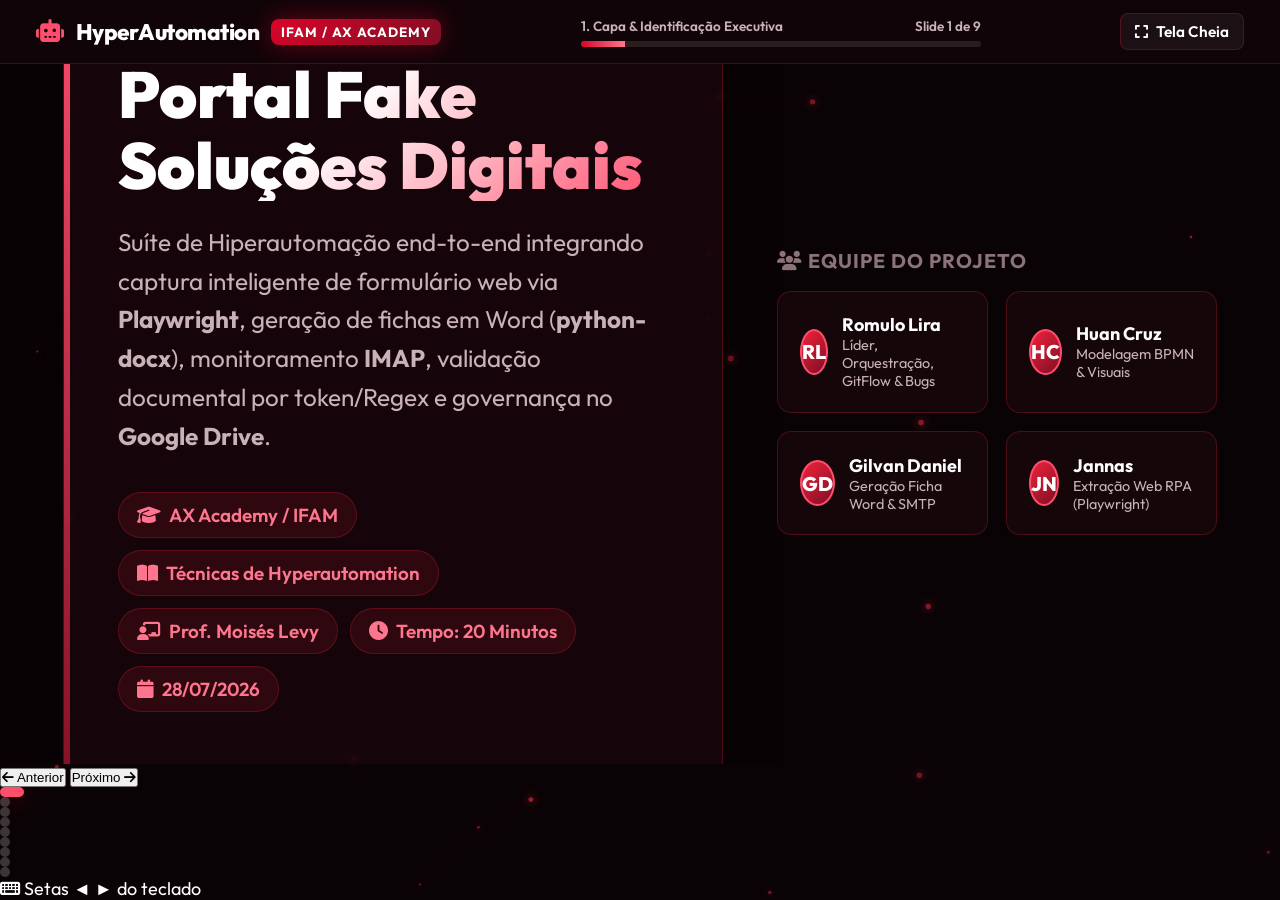
==== commit 030707a4: "feat: adiciona evidencias 7 e 8 (Google Drive e Logs Terminal) na apresentacao2" ====
--- a/apresentacao2/index.html
+++ b/apresentacao2/index.html
@@ -427,6 +427,32 @@
               <div>
                 <h4 class="gallery-title">6. Resposta Automática do Bot</h4>
                 <p class="gallery-caption">E-mail notificado com validação documental.</p>
+              </div>
+            </div>
+          </div>
+
+          <!-- Card 7 -->
+          <div class="gallery-card" onclick="openModal('../evidencias/07_google_drive_pastas.jpg', 'Evidência 7 — Estrutura de Governança de Pastas no Google Drive (ERP_Portal_Fake)')">
+            <div class="gallery-thumb">
+              <img src="../evidencias/07_google_drive_pastas.jpg" alt="Google Drive Pastas">
+            </div>
+            <div class="gallery-meta">
+              <div>
+                <h4 class="gallery-title">7. Governança Google Drive</h4>
+                <p class="gallery-caption">Estrutura de pastas (Encaminhados, Downloads, Pendentes, OK).</p>
+              </div>
+            </div>
+          </div>
+
+          <!-- Card 8 -->
+          <div class="gallery-card" onclick="openModal('../evidencias/08_execucao_atendimento_terminal.jpg', 'Evidência 8 — Logs de Execução do Módulo de Atendimento no Terminal (main_atendimento.py)')">
+            <div class="gallery-thumb">
+              <img src="../evidencias/08_execucao_atendimento_terminal.jpg" alt="Terminal Atendimento Execution">
+            </div>
+            <div class="gallery-meta">
+              <div>
+                <h4 class="gallery-title">8. Robô de Atendimento Terminal</h4>
+                <p class="gallery-caption">Logs detalhando a classificação, envio SMTP e resumo final.</p>
               </div>
             </div>
           </div>
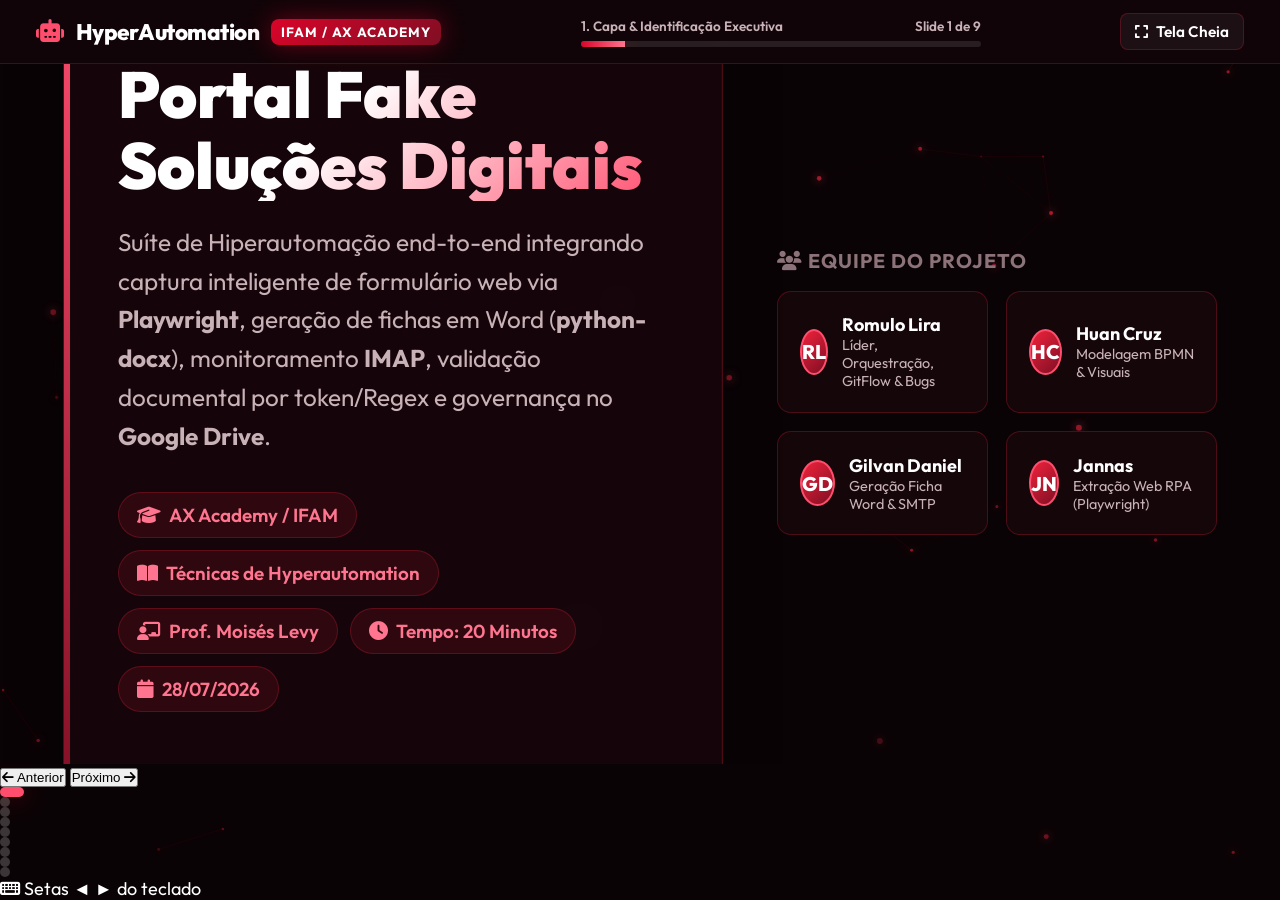
==== commit 3072fc8d: "refactor: reformula Slide 4 com layout split 2 colunas e IDE de altura total" ====
--- a/apresentacao2/index.html
+++ b/apresentacao2/index.html
@@ -223,35 +223,97 @@
         </div>
       </section>
 
-      <!-- SLIDE 4: TECH STACK & CODE VIEWER -->
+      <!-- SLIDE 4: TECH STACK & CODE VIEWER (LAYOUT DIVIDIDO DE 2 COLUNAS) -->
       <section class="slide" id="slide-4">
-        <div class="slide-header">
-          <div class="slide-tag"><i class="fa-solid fa-code"></i> Engenharia & Código</div>
-          <h2 class="slide-title">Stack Tecnológica & Implementação</h2>
-          <p class="slide-subtitle">Inspecione os módulos Python desenvolvidos com suporte a typings, tratamento de exceções e resiliência.</p>
-        </div>
-
-        <div class="tech-bar">
-          <div class="tech-chip"><i class="fa-brands fa-python" style="color:#ff4d6d;"></i> Python <span>3.10+</span></div>
-          <div class="tech-chip"><i class="fa-solid fa-masks-theater" style="color:#ff4d6d;"></i> Playwright <span>1.61.0</span></div>
-          <div class="tech-chip"><i class="fa-solid fa-file-word" style="color:#ff4d6d;"></i> python-docx <span>1.2.0</span></div>
-          <div class="tech-chip"><i class="fa-solid fa-envelope" style="color:#ff4d6d;"></i> smtplib <span>(stdlib)</span></div>
-          <div class="tech-chip"><i class="fa-solid fa-inbox" style="color:#ff4d6d;"></i> IMAP SSL <span>(stdlib)</span></div>
-          <div class="tech-chip"><i class="fa-brands fa-google-drive" style="color:#ff4d6d;"></i> Google Drive API</div>
-        </div>
-
-        <div class="code-viewer-container">
-          <div class="code-tabs">
-            <button class="code-tab active" data-file="main">main.py (Orquestrador)</button>
-            <button class="code-tab" data-file="extracao">extracao.py (Playwright)</button>
-            <button class="code-tab" data-file="documento">documento_email.py (Word)</button>
-            <button class="code-tab" data-file="leitura_email">leitura_email.py (IMAP Fix)</button>
-            <button class="code-tab" data-file="validacao">validacao.py (Token Match)</button>
-            <button class="code-tab" data-file="env_example">.env.example</button>
-          </div>
-          <div class="code-body">
-            <pre><code id="code-content-block">loading code...</code></pre>
-          </div>
+        <div class="slide-split-container">
+          
+          <!-- LADO ESQUERDO: Título, Stack & Seleção Vertical de Arquivos -->
+          <div class="code-left-panel">
+            <div class="slide-header">
+              <div class="slide-tag"><i class="fa-solid fa-code"></i> Engenharia & Código</div>
+              <h2 class="slide-title">Stack & Implementação</h2>
+              <p class="slide-subtitle">Inspecione os módulos Python desenvolvidos com typings e resiliência.</p>
+            </div>
+
+            <div class="tech-grid">
+              <div class="tech-chip"><i class="fa-brands fa-python" style="color:#ff4d6d;"></i> Python <span>3.10+</span></div>
+              <div class="tech-chip"><i class="fa-solid fa-masks-theater" style="color:#ff4d6d;"></i> Playwright <span>1.61</span></div>
+              <div class="tech-chip"><i class="fa-solid fa-file-word" style="color:#ff4d6d;"></i> python-docx</div>
+              <div class="tech-chip"><i class="fa-solid fa-envelope" style="color:#ff4d6d;"></i> SMTP / TLS</div>
+              <div class="tech-chip"><i class="fa-solid fa-inbox" style="color:#ff4d6d;"></i> IMAP SSL</div>
+              <div class="tech-chip"><i class="fa-brands fa-google-drive" style="color:#ff4d6d;"></i> Google Drive API</div>
+            </div>
+
+            <div class="code-files-header">
+              <i class="fa-solid fa-folder-open"></i> Arquivos do Código Fonte:
+            </div>
+
+            <div class="code-vertical-tabs">
+              <button class="code-tab active" data-file="main">
+                <i class="fa-solid fa-file-code"></i>
+                <div class="tab-info">
+                  <span class="file-name">main.py</span>
+                  <span class="file-desc">Orquestrador Principal</span>
+                </div>
+              </button>
+              <button class="code-tab" data-file="extracao">
+                <i class="fa-solid fa-spider"></i>
+                <div class="tab-info">
+                  <span class="file-name">extracao.py</span>
+                  <span class="file-desc">Extração Web RPA (Playwright)</span>
+                </div>
+              </button>
+              <button class="code-tab" data-file="documento">
+                <i class="fa-solid fa-file-word"></i>
+                <div class="tab-info">
+                  <span class="file-name">documento_email.py</span>
+                  <span class="file-desc">Geração de Ficha Word (.docx)</span>
+                </div>
+              </button>
+              <button class="code-tab" data-file="leitura_email">
+                <i class="fa-solid fa-inbox"></i>
+                <div class="tab-info">
+                  <span class="file-name">leitura_email.py</span>
+                  <span class="file-desc">Monitoramento IMAP SSL</span>
+                </div>
+              </button>
+              <button class="code-tab" data-file="validacao">
+                <i class="fa-solid fa-shield-halved"></i>
+                <div class="tab-info">
+                  <span class="file-name">validacao.py</span>
+                  <span class="file-desc">Validação Token & Regex</span>
+                </div>
+              </button>
+              <button class="code-tab" data-file="env_example">
+                <i class="fa-solid fa-gear"></i>
+                <div class="tab-info">
+                  <span class="file-name">.env.example</span>
+                  <span class="file-desc">Template de Segredos</span>
+                </div>
+              </button>
+            </div>
+          </div>
+
+          <!-- LADO DIREITO: IDE Code Viewer de Altura Total -->
+          <div class="code-right-panel">
+            <div class="ide-window">
+              <div class="ide-header">
+                <div class="ide-dots">
+                  <span class="dot red"></span>
+                  <span class="dot yellow"></span>
+                  <span class="dot green"></span>
+                </div>
+                <div class="ide-title" id="ide-file-indicator">
+                  <i class="fa-brands fa-python" style="color:var(--neon-red)"></i> <span id="active-filename-display">main.py</span>
+                </div>
+                <div class="ide-badge">Python IDE</div>
+              </div>
+              <div class="code-body">
+                <pre><code id="code-content-block">loading code...</code></pre>
+              </div>
+            </div>
+          </div>
+
         </div>
       </section>
 
--- a/apresentacao2/styles.css
+++ b/apresentacao2/styles.css
@@ -568,83 +568,192 @@
   padding-left: 20px;
 }
 
-/* Slide 4: Code Viewer & Tech Stack */
-.tech-bar {
-  display: flex;
-  gap: 1rem;
-  margin-bottom: 1.5rem;
+/* Slide 4: Code Viewer & Tech Stack (Two-Column Split Layout) */
+.slide-split-container {
+  display: grid;
+  grid-template-columns: 360px 1fr;
+  gap: 1.5rem;
+  height: 100%;
+  max-height: calc(100vh - 140px);
+  overflow: hidden;
+}
+
+.code-left-panel {
+  display: flex;
+  flex-direction: column;
+  gap: 10px;
+  overflow-y: auto;
+  padding-right: 4px;
+}
+
+.code-left-panel .slide-header {
+  margin-bottom: 2px;
+}
+
+.tech-grid {
+  display: flex;
+  flex-wrap: wrap;
+  gap: 6px;
+  margin-bottom: 4px;
 }
 
 .tech-chip {
   background: var(--bg-card);
   border: 1px solid var(--border-crimson);
-  padding: 8px 16px;
+  padding: 5px 10px;
   border-radius: var(--radius-sm);
-  font-size: 0.85rem;
+  font-size: 0.78rem;
   font-weight: 600;
   display: flex;
   align-items: center;
-  gap: 8px;
+  gap: 6px;
 }
 
 .tech-chip span {
   color: var(--bright-rose);
 }
 
-.code-viewer-container {
-  background: #0d0407;
-  border: 1px solid var(--border-crimson);
-  border-radius: var(--radius-md);
-  overflow: hidden;
-  display: flex;
-  flex-direction: column;
-  height: calc(100% - 150px);
-  box-shadow: 0 15px 35px rgba(0,0,0,0.6);
-}
-
-.code-tabs {
-  display: flex;
-  background: #140509;
-  border-bottom: 1px solid var(--border-crimson);
-  overflow-x: auto;
-}
-
-.code-tab {
-  padding: 12px 20px;
+.code-files-header {
+  font-family: var(--font-mono);
+  font-size: 0.8rem;
+  font-weight: 700;
+  color: var(--neon-red);
+  text-transform: uppercase;
+  letter-spacing: 0.5px;
+  display: flex;
+  align-items: center;
+  gap: 6px;
+  margin-top: 2px;
+}
+
+.code-vertical-tabs {
+  display: flex;
+  flex-direction: column;
+  gap: 6px;
+}
+
+.code-vertical-tabs .code-tab {
+  display: flex;
+  align-items: center;
+  gap: 10px;
+  background: var(--bg-glass);
+  border: 1px solid var(--border-crimson);
+  border-radius: var(--radius-sm);
+  padding: 8px 12px;
+  cursor: pointer;
+  transition: var(--transition-smooth);
+  text-align: left;
+  width: 100%;
+}
+
+.code-vertical-tabs .code-tab i {
+  font-size: 1rem;
+  color: var(--text-dim);
+  transition: var(--transition-smooth);
+  width: 20px;
+  text-align: center;
+}
+
+.code-vertical-tabs .code-tab .tab-info {
+  display: flex;
+  flex-direction: column;
+}
+
+.code-vertical-tabs .code-tab .file-name {
   font-family: var(--font-mono);
   font-size: 0.85rem;
-  color: var(--text-dim);
-  background: transparent;
-  border: none;
-  border-right: 1px solid rgba(255,255,255,0.05);
-  cursor: pointer;
-  transition: var(--transition-smooth);
-  white-space: nowrap;
-}
-
-.code-tab.active {
-  background: #1e0911;
+  font-weight: 700;
+  color: var(--text-main);
+}
+
+.code-vertical-tabs .code-tab .file-desc {
+  font-size: 0.72rem;
+  color: var(--text-muted);
+}
+
+.code-vertical-tabs .code-tab:hover {
+  border-color: var(--neon-red);
+  background: rgba(255, 77, 109, 0.08);
+}
+
+.code-vertical-tabs .code-tab.active {
+  background: rgba(255, 77, 109, 0.18);
+  border-color: var(--neon-red);
+  box-shadow: 0 0 15px rgba(255, 77, 109, 0.2);
+}
+
+.code-vertical-tabs .code-tab.active i {
   color: var(--neon-red);
-  font-weight: 700;
-  border-bottom: 2px solid var(--neon-red);
-}
-
-.code-tab:hover:not(.active) {
+}
+
+.code-vertical-tabs .code-tab.active .file-name {
+  color: var(--bright-rose);
+}
+
+/* Right Panel - Full IDE Window */
+.code-right-panel {
+  height: 100%;
+  display: flex;
+  flex-direction: column;
+}
+
+.ide-window {
+  background: #090205;
+  border: 1px solid var(--border-crimson);
+  border-radius: var(--radius-md);
+  height: 100%;
+  display: flex;
+  flex-direction: column;
+  overflow: hidden;
+  box-shadow: 0 20px 40px rgba(0,0,0,0.7);
+}
+
+.ide-header {
+  background: #140509;
+  padding: 10px 16px;
+  display: flex;
+  align-items: center;
+  justify-content: space-between;
+  border-bottom: 1px solid var(--border-crimson);
+}
+
+.ide-dots {
+  display: flex;
+  gap: 8px;
+}
+
+.ide-title {
+  font-family: var(--font-mono);
+  font-size: 0.85rem;
   color: var(--text-main);
-  background: rgba(255,255,255,0.02);
-}
-
-.code-body {
+  font-weight: 600;
+  display: flex;
+  align-items: center;
+  gap: 8px;
+}
+
+.ide-badge {
+  font-family: var(--font-mono);
+  font-size: 0.72rem;
+  background: rgba(255,77,109,0.15);
+  color: var(--bright-rose);
+  padding: 2px 8px;
+  border-radius: 4px;
+  border: 1px solid rgba(255,77,109,0.3);
+}
+
+.code-right-panel .code-body {
   flex: 1;
-  padding: 1.5rem;
+  padding: 1.4rem;
   overflow: auto;
   font-family: var(--font-mono);
-  font-size: 0.9rem;
+  font-size: 0.88rem;
   line-height: 1.6;
-  color: #e0d0d5;
-}
-
-.code-body pre {
+  color: #f1e4e8;
+  background: #060103;
+}
+
+.code-right-panel .code-body pre {
   margin: 0;
 }
 
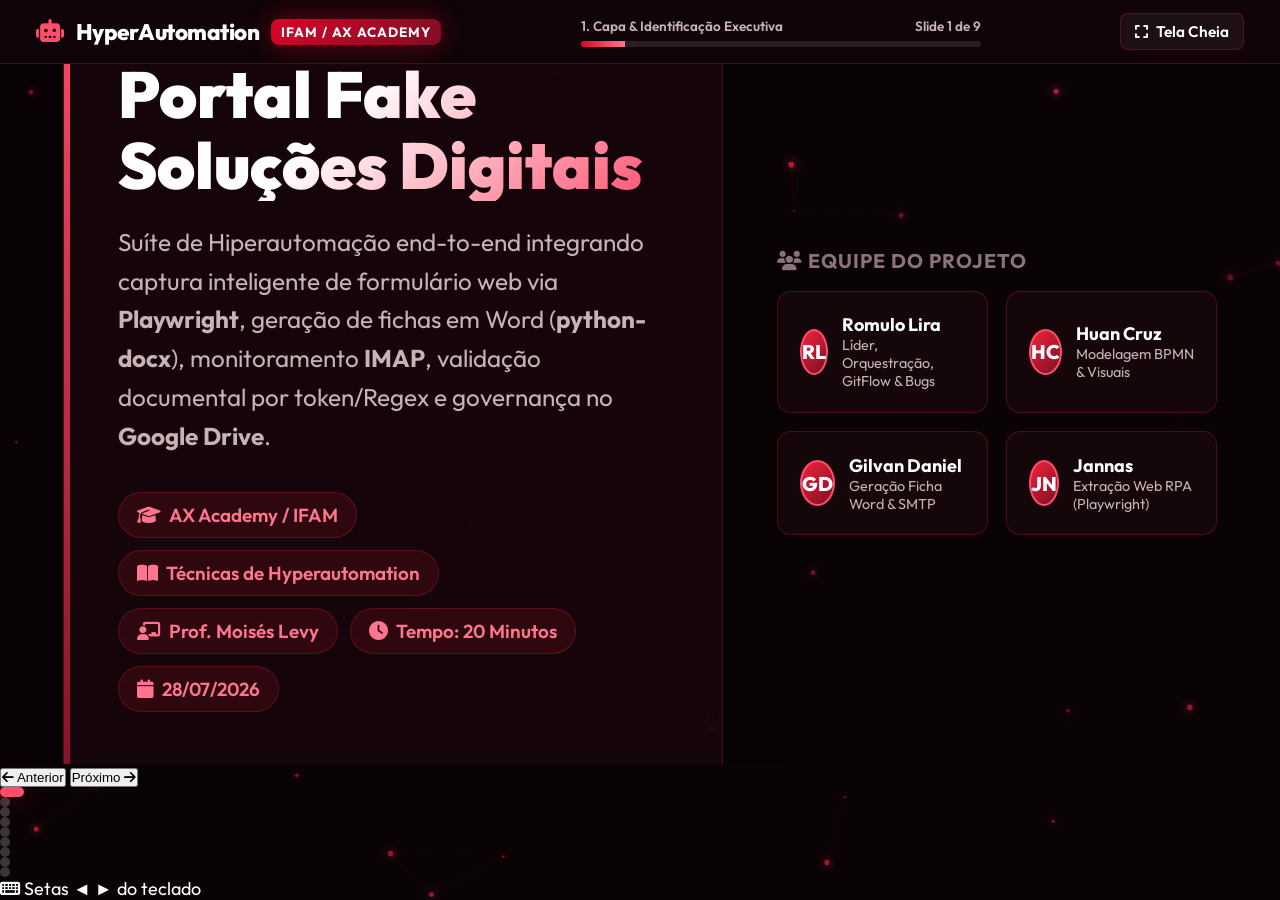
==== commit 923a02cc: "refactor: reformula Slide 5 com layout split 2 colunas e terminal de altura total" ====
--- a/apresentacao2/index.html
+++ b/apresentacao2/index.html
@@ -317,39 +317,83 @@
         </div>
       </section>
 
-      <!-- SLIDE 5: RPA TERMINAL SIMULATOR -->
+      <!-- SLIDE 5: RPA TERMINAL SIMULATOR (LAYOUT DIVIDIDO DE 2 COLUNAS) -->
       <section class="slide" id="slide-5">
-        <div class="slide-header">
-          <div class="slide-tag"><i class="fa-solid fa-terminal"></i> Live Demonstration</div>
-          <h2 class="slide-title">Simulador do Robô em Execução</h2>
-          <p class="slide-subtitle">Acompanhe a simulação em tempo real dos dois processos da suíte de Hiperautomação.</p>
-        </div>
-
-        <div class="sim-top-bar">
-          <button class="btn-primary" id="run-sim-btn">
-            <i class="fa-solid fa-play"></i> Executar Robô RPA
-          </button>
-          <button class="btn-icon" id="clear-sim-btn">
-            <i class="fa-solid fa-rotate-left"></i> Limpar Output
-          </button>
-          <div class="sim-status-box">
-            <span class="status-title">Status:</span>
-            <span id="sim-status-indicator" class="status-indicator-badge">
-              <span class="status-dot-idle"></span> Aguardando Disparo
-            </span>
-          </div>
-        </div>
-
-        <div class="sim-terminal-window">
-          <div class="sim-titlebar">
-            <div class="dots">
-              <span class="dot red"></span>
-              <span class="dot yellow"></span>
-              <span class="dot green"></span>
-            </div>
-            <span class="sim-title">bash — HyperAutomation (source/main.py & source/atendimento/main_atendimento.py)</span>
-          </div>
-          <pre class="sim-body" id="terminal-screen-output">Pressione "Executar Robô RPA" para iniciar a simulação...</pre>
+        <div class="slide-split-container">
+          
+          <!-- LADO ESQUERDO: Header, Painel de Controle & Resumo -->
+          <div class="sim-left-panel">
+            <div class="slide-header">
+              <div class="slide-tag"><i class="fa-solid fa-terminal"></i> Live Demonstration</div>
+              <h2 class="slide-title">Simulador do Robô</h2>
+              <p class="slide-subtitle">Acompanhe a simulação em tempo real da execução dos processos.</p>
+            </div>
+
+            <!-- Card de Controle -->
+            <div class="sim-control-card">
+              <div class="sim-card-title">
+                <i class="fa-solid fa-sliders"></i> Painel de Controle RPA
+              </div>
+
+              <div class="sim-actions-grid">
+                <button class="btn-primary" id="run-sim-btn">
+                  <i class="fa-solid fa-play"></i> Executar Robô RPA
+                </button>
+                <button class="btn-icon" id="clear-sim-btn">
+                  <i class="fa-solid fa-rotate-left"></i> Limpar
+                </button>
+              </div>
+
+              <div class="sim-status-box">
+                <span class="status-title">Status:</span>
+                <span id="sim-status-indicator" class="status-indicator-badge">
+                  <span class="status-dot-idle"></span> Aguardando Disparo
+                </span>
+              </div>
+            </div>
+
+            <!-- Card Informativo -->
+            <div class="sim-info-card">
+              <div class="sim-info-title">
+                <i class="fa-solid fa-diagram-project"></i> Escopo da Demonstração:
+              </div>
+              <ul class="sim-steps-list">
+                <li>
+                  <i class="fa-solid fa-check-circle" style="color:var(--bright-rose)"></i>
+                  <div><strong>1. Extração Web:</strong> Raspagem no Portal Fake via Playwright.</div>
+                </li>
+                <li>
+                  <i class="fa-solid fa-check-circle" style="color:var(--bright-rose)"></i>
+                  <div><strong>2. Geração & E-mail:</strong> Ficha em Word (.docx) & Envio SMTP.</div>
+                </li>
+                <li>
+                  <i class="fa-solid fa-check-circle" style="color:var(--bright-rose)"></i>
+                  <div><strong>3. Triagem & Cloud:</strong> Monitor IMAP, Regex & Google Drive API.</div>
+                </li>
+              </ul>
+            </div>
+          </div>
+
+          <!-- LADO DIREITO: Terminal Bash de Altura Total -->
+          <div class="sim-right-panel">
+            <div class="terminal-window">
+              <div class="terminal-header">
+                <div class="terminal-dots">
+                  <span class="dot red"></span>
+                  <span class="dot yellow"></span>
+                  <span class="dot green"></span>
+                </div>
+                <div class="terminal-title">
+                  <i class="fa-solid fa-terminal" style="color:var(--neon-red)"></i> bash — HyperAutomation Execution Log
+                </div>
+                <div class="terminal-badge">RPA Terminal</div>
+              </div>
+              <div class="terminal-body">
+                <pre class="sim-body" id="terminal-screen-output">Pressione "Executar Robô RPA" para iniciar a simulação...</pre>
+              </div>
+            </div>
+          </div>
+
         </div>
       </section>
 
--- a/apresentacao2/styles.css
+++ b/apresentacao2/styles.css
@@ -581,32 +581,48 @@
 .code-left-panel {
   display: flex;
   flex-direction: column;
-  gap: 10px;
+  gap: 8px;
   overflow-y: auto;
   padding-right: 4px;
 }
 
 .code-left-panel .slide-header {
+  margin-bottom: 4px;
+}
+
+.code-left-panel .slide-tag {
+  font-size: 0.8rem;
   margin-bottom: 2px;
 }
 
+.code-left-panel .slide-title {
+  font-size: 1.6rem;
+  line-height: 1.2;
+}
+
+.code-left-panel .slide-subtitle {
+  font-size: 0.85rem;
+  margin-top: 2px;
+  line-height: 1.3;
+}
+
 .tech-grid {
   display: flex;
   flex-wrap: wrap;
-  gap: 6px;
+  gap: 5px;
   margin-bottom: 4px;
 }
 
 .tech-chip {
   background: var(--bg-card);
   border: 1px solid var(--border-crimson);
-  padding: 5px 10px;
+  padding: 4px 8px;
   border-radius: var(--radius-sm);
-  font-size: 0.78rem;
+  font-size: 0.75rem;
   font-weight: 600;
   display: flex;
   align-items: center;
-  gap: 6px;
+  gap: 5px;
 }
 
 .tech-chip span {
@@ -615,7 +631,7 @@
 
 .code-files-header {
   font-family: var(--font-mono);
-  font-size: 0.8rem;
+  font-size: 0.78rem;
   font-weight: 700;
   color: var(--neon-red);
   text-transform: uppercase;
@@ -623,13 +639,14 @@
   display: flex;
   align-items: center;
   gap: 6px;
-  margin-top: 2px;
+  margin-top: 4px;
+  margin-bottom: 2px;
 }
 
 .code-vertical-tabs {
   display: flex;
   flex-direction: column;
-  gap: 6px;
+  gap: 5px;
 }
 
 .code-vertical-tabs .code-tab {
@@ -639,7 +656,7 @@
   background: var(--bg-glass);
   border: 1px solid var(--border-crimson);
   border-radius: var(--radius-sm);
-  padding: 8px 12px;
+  padding: 7px 10px;
   cursor: pointer;
   transition: var(--transition-smooth);
   text-align: left;
@@ -647,10 +664,10 @@
 }
 
 .code-vertical-tabs .code-tab i {
-  font-size: 1rem;
+  font-size: 0.95rem;
   color: var(--text-dim);
   transition: var(--transition-smooth);
-  width: 20px;
+  width: 18px;
   text-align: center;
 }
 
@@ -661,13 +678,13 @@
 
 .code-vertical-tabs .code-tab .file-name {
   font-family: var(--font-mono);
-  font-size: 0.85rem;
+  font-size: 0.82rem;
   font-weight: 700;
   color: var(--text-main);
 }
 
 .code-vertical-tabs .code-tab .file-desc {
-  font-size: 0.72rem;
+  font-size: 0.7rem;
   color: var(--text-muted);
 }
 
@@ -764,21 +781,163 @@
 .token-comment { color: #7a6369; font-style: italic; }
 .token-num { color: #ffd166; }
 
-/* Slide 5: RPA Terminal Simulator */
-.terminal-wrapper {
-  background: #080204;
-  border: 1px solid var(--border-crimson);
-  border-radius: var(--radius-md);
-  display: flex;
-  flex-direction: column;
-  height: calc(100% - 120px);
-  box-shadow: 0 20px 50px rgba(0,0,0,0.8);
+/* Slide 5: RPA Terminal Simulator (Two-Column Split Layout) */
+.sim-left-panel {
+  display: flex;
+  flex-direction: column;
+  gap: 8px;
+  overflow-y: auto;
+  padding-right: 4px;
+}
+
+.sim-left-panel .slide-header {
+  margin-bottom: 4px;
+}
+
+.sim-left-panel .slide-tag {
+  font-size: 0.8rem;
+  margin-bottom: 2px;
+}
+
+.sim-left-panel .slide-title {
+  font-size: 1.6rem;
+  line-height: 1.2;
+}
+
+.sim-left-panel .slide-subtitle {
+  font-size: 0.85rem;
+  margin-top: 2px;
+  line-height: 1.3;
+}
+
+.sim-control-card {
+  background: var(--bg-glass);
+  border: 1px solid var(--border-crimson);
+  border-radius: var(--radius-md);
+  padding: 12px;
+  display: flex;
+  flex-direction: column;
+  gap: 8px;
+}
+
+.sim-card-title {
+  font-family: var(--font-mono);
+  font-size: 0.78rem;
+  font-weight: 700;
+  color: var(--neon-red);
+  text-transform: uppercase;
+  letter-spacing: 0.5px;
+  display: flex;
+  align-items: center;
+  gap: 6px;
+}
+
+.sim-actions-grid {
+  display: flex;
+  gap: 8px;
+}
+
+.sim-actions-grid .btn-primary {
+  flex: 1;
+  justify-content: center;
+  padding: 8px 12px;
+  font-size: 0.82rem;
+}
+
+.sim-actions-grid .btn-icon {
+  padding: 8px 10px;
+  font-size: 0.82rem;
+}
+
+.sim-status-box {
+  background: rgba(0,0,0,0.4);
+  border: 1px solid rgba(255,255,255,0.06);
+  border-radius: var(--radius-sm);
+  padding: 6px 10px;
+  display: flex;
+  align-items: center;
+  justify-content: space-between;
+  font-size: 0.78rem;
+}
+
+.status-title {
+  color: var(--text-muted);
+}
+
+.status-dot-idle {
+  display: inline-block;
+  width: 8px;
+  height: 8px;
+  border-radius: 50%;
+  background: #ffbd2e;
+  margin-right: 4px;
+}
+
+.sim-info-card {
+  background: rgba(255, 77, 109, 0.05);
+  border: 1px solid var(--border-crimson);
+  border-radius: var(--radius-md);
+  padding: 12px;
+  display: flex;
+  flex-direction: column;
+  gap: 6px;
+}
+
+.sim-info-title {
+  font-family: var(--font-mono);
+  font-size: 0.75rem;
+  font-weight: 700;
+  color: var(--bright-rose);
+  text-transform: uppercase;
+  display: flex;
+  align-items: center;
+  gap: 6px;
+}
+
+.sim-steps-list {
+  list-style: none;
+  padding: 0;
+  margin: 0;
+  display: flex;
+  flex-direction: column;
+  gap: 6px;
+}
+
+.sim-steps-list li {
+  display: flex;
+  align-items: flex-start;
+  gap: 8px;
+  font-size: 0.75rem;
+  color: var(--text-main);
+  line-height: 1.3;
+}
+
+.sim-steps-list li i {
+  margin-top: 2px;
+  font-size: 0.8rem;
+}
+
+/* Right Panel - Terminal Window Full Height */
+.sim-right-panel {
+  height: 100%;
+  display: flex;
+  flex-direction: column;
+}
+
+.terminal-window {
+  background: #050103;
+  border: 1px solid var(--border-crimson);
+  border-radius: var(--radius-md);
+  height: 100%;
+  display: flex;
+  flex-direction: column;
   overflow: hidden;
+  box-shadow: 0 20px 40px rgba(0,0,0,0.8);
 }
 
 .terminal-header {
   background: #140509;
-  padding: 12px 20px;
+  padding: 10px 16px;
   display: flex;
   align-items: center;
   justify-content: space-between;
@@ -790,50 +949,41 @@
   gap: 8px;
 }
 
-.dot {
-  width: 12px;
-  height: 12px;
-  border-radius: 50%;
-}
-.dot.red { background: #ff5f56; }
-.dot.yellow { background: #ffbd2e; }
-.dot.green { background: #27c93f; }
-
 .terminal-title {
   font-family: var(--font-mono);
-  font-size: 0.85rem;
-  color: var(--text-muted);
+  font-size: 0.82rem;
+  color: var(--text-main);
+  font-weight: 600;
+  display: flex;
+  align-items: center;
+  gap: 8px;
+}
+
+.terminal-badge {
+  font-family: var(--font-mono);
+  font-size: 0.72rem;
+  background: rgba(0, 255, 102, 0.15);
+  color: #00ff66;
+  padding: 2px 8px;
+  border-radius: 4px;
+  border: 1px solid rgba(0, 255, 102, 0.3);
 }
 
 .terminal-body {
   flex: 1;
-  padding: 1.8rem;
+  padding: 1.4rem;
+  overflow-y: auto;
+  background: #040002;
+}
+
+.sim-body {
+  margin: 0;
   font-family: var(--font-mono);
-  font-size: 0.95rem;
+  font-size: 0.88rem;
+  line-height: 1.6;
   color: #00ff66;
-  background: #060103;
-  overflow-y: auto;
-  line-height: 1.6;
-}
-
-.terminal-output {
   white-space: pre-wrap;
   word-break: break-all;
-}
-
-.terminal-cursor {
-  display: inline-block;
-  width: 10px;
-  height: 18px;
-  background: var(--neon-red);
-  margin-left: 4px;
-  animation: blink 1s infinite;
-  vertical-align: middle;
-}
-
-@keyframes blink {
-  0%, 100% { opacity: 1; }
-  50% { opacity: 0; }
 }
 
 .terminal-actions {
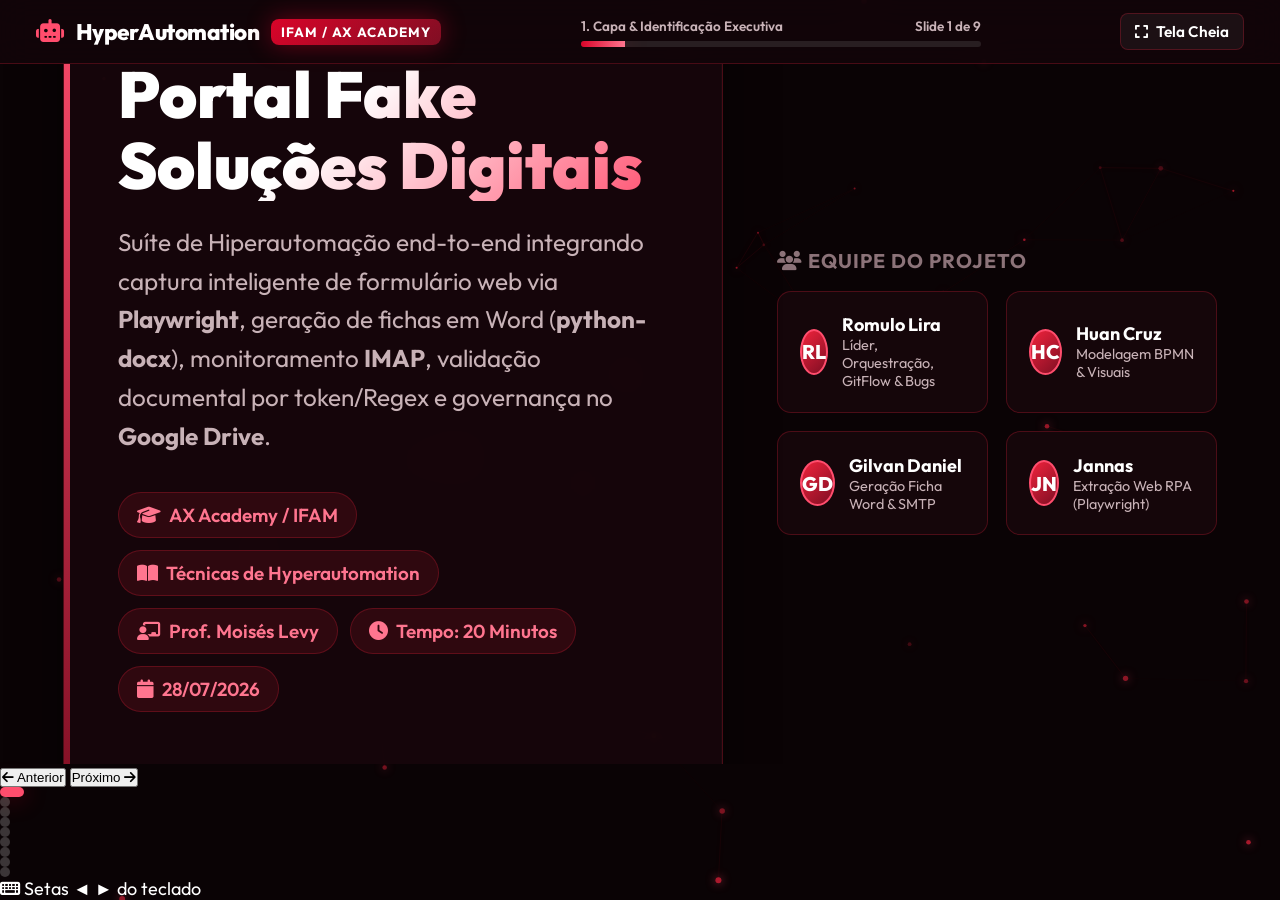
==== commit fc2fe2e5: "feat: atualiza Slide 6 com passo a passo do GitFlow e matriz de responsabilidades por papel" ====
--- a/apresentacao2/index.html
+++ b/apresentacao2/index.html
@@ -397,56 +397,134 @@
         </div>
       </section>
 
-      <!-- SLIDE 6: VERSIONAMENTO & GITFLOW -->
+      <!-- SLIDE 6: VERSIONAMENTO & GITFLOW (LAYOUT DIVIDIDO DE 2 COLUNAS) -->
       <section class="slide" id="slide-6">
-        <div class="slide-header">
-          <div class="slide-tag"><i class="fa-solid fa-code-branch"></i> Governança de Código</div>
-          <h2 class="slide-title">Versionamento, GitFlow & Resiliência</h2>
-          <p class="slide-subtitle">Estratégia de branches no GitHub, ciclo de entregas por tags semânticas e refatoração de bugs cruciais.</p>
-        </div>
-
-        <div class="gitflow-container">
-          <div class="gitflow-tree-card">
-            <h3><i class="fa-solid fa-code-merge"></i> Ciclo de Vida do GitFlow no Projeto</h3>
-            <div class="gitflow-visual-box">
-              <div class="gitflow-row">
-                <span class="git-node feat"><i class="fa-solid fa-code-branch"></i> 1. feature/extracao, feature/documento-email, feature/processo-atendimento</span>
-              </div>
-              <div class="git-arrow-down" style="color:var(--bright-rose); text-align:center; font-weight:bold;">↓ Merge via Pull Request (PR)</div>
-              <div class="gitflow-row">
-                <span class="git-node dev"><i class="fa-solid fa-code-merge"></i> 2. develop (Branch de Integração Contínua)</span>
-              </div>
-              <div class="git-arrow-down" style="color:var(--bright-rose); text-align:center; font-weight:bold;">↓ Preparação de Release</div>
-              <div class="gitflow-row">
-                <span class="git-node release"><i class="fa-solid fa-rocket"></i> 3. release/1.0 & release/2.0 (Homologação)</span>
-              </div>
-              <div class="git-arrow-down" style="color:var(--bright-rose); text-align:center; font-weight:bold;">↓ Merge Final de Produção</div>
-              <div class="gitflow-row">
-                <span class="git-node main"><i class="fa-solid fa-shield-halved"></i> 4. main (Produção Auditada) ➔ Tag v1.0 & v2.0 - v2.3</span>
-              </div>
-            </div>
-
-            <div class="releases-tags-list" style="margin-top:12px;">
-              <div class="tag-chip red"><strong>Tag v1.0:</strong> Lançamento do Cadastro Básico (Playwright + Word + SMTP)</div>
-              <div class="tag-chip blue"><strong>Tag v2.0 - v2.3:</strong> Módulo de Atendimento Integrado (IMAP + Drive + Respostas Auto)</div>
-            </div>
-          </div>
-
-          <div class="gitflow-log-card">
-            <h3><i class="fa-solid fa-bug-slash"></i> Resolução de Bugs Críticos</h3>
-            <div class="commits-list">
-              <div class="commit-item">
-                <span class="commit-hash">Bug IMAP Fix</span>
-                <p class="commit-msg">Filtro de Assunto Case-Sensitive</p>
-                <span class="commit-author">Normalização com .lower() em ambas as pontas em leitura_email.py</span>
-              </div>
-              <div class="commit-item">
-                <span class="commit-hash">Bug Regex Token</span>
-                <p class="commit-msg">Falso Positivo de Identidade ("id")</p>
-                <span class="commit-author">Isolamento por delimitadores (re.split) em validacao.py para evitar conflito com "residencia"</span>
-              </div>
-            </div>
-          </div>
+        <div class="slide-split-container">
+          
+          <!-- LADO ESQUERDO: Header & Passo a Passo de Manuseio do GitFlow -->
+          <div class="gitflow-left-panel">
+            <div class="slide-header">
+              <div class="slide-tag"><i class="fa-solid fa-code-branch"></i> Governança de Código</div>
+              <h2 class="slide-title">GitFlow & Matriz de Papéis</h2>
+              <p class="slide-subtitle">Ciclo de vida de branches, responsabilidades da equipe e tags semânticas.</p>
+            </div>
+
+            <!-- Passo a Passo Sequencial do GitFlow -->
+            <div class="gitflow-steps-timeline">
+              <!-- Passo 1 -->
+              <div class="gf-step-card">
+                <div class="gf-step-header">
+                  <span class="gf-num">01</span>
+                  <div class="gf-step-title">
+                    <h4>Criação de Feature Branches</h4>
+                    <span class="gf-branch-badge feat">feature/*</span>
+                  </div>
+                </div>
+                <p class="gf-step-desc">Desenvolvimento isolado de funcionalidades por cada membro.</p>
+                <div class="gf-step-role"><i class="fa-solid fa-users"></i> <strong>Devs:</strong> Jannas, Gilvan, Romulo, Huan</div>
+              </div>
+
+              <!-- Passo 2 -->
+              <div class="gf-step-card">
+                <div class="gf-step-header">
+                  <span class="gf-num">02</span>
+                  <div class="gf-step-title">
+                    <h4>Code Review & PR Merge</h4>
+                    <span class="gf-branch-badge dev">develop</span>
+                  </div>
+                </div>
+                <p class="gf-step-desc">Integração contínua com validação técnica de sintaxe e padrões.</p>
+                <div class="gf-step-role"><i class="fa-solid fa-user-shield"></i> <strong>Tech Lead:</strong> Romulo Lira</div>
+              </div>
+
+              <!-- Passo 3 -->
+              <div class="gf-step-card">
+                <div class="gf-step-header">
+                  <span class="gf-num">03</span>
+                  <div class="gf-step-title">
+                    <h4>Homologação & Release</h4>
+                    <span class="gf-branch-badge release">release/1.0 & release/2.0</span>
+                  </div>
+                </div>
+                <p class="gf-step-desc">Testes de integração end-to-end e refatorações estáveis.</p>
+                <div class="gf-step-role"><i class="fa-solid fa-flask"></i> <strong>QA / Devs:</strong> Equipe de Homologação</div>
+              </div>
+
+              <!-- Passo 4 -->
+              <div class="gf-step-card">
+                <div class="gf-step-header">
+                  <span class="gf-num">04</span>
+                  <div class="gf-step-title">
+                    <h4>Produção & Versionamento</h4>
+                    <span class="gf-branch-badge main">main (Tags v1.0 / v2.3)</span>
+                  </div>
+                </div>
+                <p class="gf-step-desc">Merge final auditado em produção com marcação de versão.</p>
+                <div class="gf-step-role"><i class="fa-solid fa-crown"></i> <strong>PO / Professor:</strong> Prof. Moisés Levy</div>
+              </div>
+            </div>
+          </div>
+
+          <!-- LADO DIREITO: Matriz de Responsabilidades & Resolução de Bugs Críticos -->
+          <div class="gitflow-right-panel">
+            
+            <!-- Card 1: Matriz de Branches vs Papéis -->
+            <div class="gf-matrix-card">
+              <div class="gf-card-title">
+                <i class="fa-solid fa-diagram-next"></i> Matriz de Branches vs Responsabilidades
+              </div>
+              <div class="matrix-table">
+                <div class="matrix-row">
+                  <div class="matrix-branch feat">feature/*</div>
+                  <div class="matrix-desc">Features isoladas (RPA, Docx, IMAP, Drive)</div>
+                  <div class="matrix-user">Devs</div>
+                </div>
+                <div class="matrix-row">
+                  <div class="matrix-branch dev">develop</div>
+                  <div class="matrix-desc">Integração contínua & testes da suíte</div>
+                  <div class="matrix-user">Tech Lead</div>
+                </div>
+                <div class="matrix-row">
+                  <div class="matrix-branch release">release/*</div>
+                  <div class="matrix-desc">Homologação de entregáveis e relatórios</div>
+                  <div class="matrix-user">Equipe QA</div>
+                </div>
+                <div class="matrix-row">
+                  <div class="matrix-branch main">main</div>
+                  <div class="matrix-desc">Produção auditada com Tags (v1.0 / v2.3)</div>
+                  <div class="matrix-user">PO / Prof.</div>
+                </div>
+              </div>
+            </div>
+
+            <!-- Card 2: Resolução de Bugs Críticos no GitFlow -->
+            <div class="gf-bugs-card">
+              <div class="gf-card-title">
+                <i class="fa-solid fa-bug-slash"></i> Resolução de Bugs Críticos no Fluxo
+              </div>
+              <div class="bugs-list">
+                <div class="bug-item">
+                  <div class="bug-header">
+                    <span class="bug-badge red">Bug IMAP Fix</span>
+                    <span class="bug-loc">leitura_email.py</span>
+                  </div>
+                  <p class="bug-desc"><strong>Problema:</strong> Assuntos com maiúsculas/minúsculas falhavam no filtro.</p>
+                  <p class="bug-sol"><strong>Solução:</strong> Normalização com <code>.lower()</code> em ambas as pontas da busca.</p>
+                </div>
+
+                <div class="bug-item">
+                  <div class="bug-header">
+                    <span class="bug-badge blue">Bug Token Regex</span>
+                    <span class="bug-loc">validacao.py</span>
+                  </div>
+                  <p class="bug-desc"><strong>Problema:</strong> Falso positivo no token <code>"id"</code> dentro de <code>"residencia.pdf"</code>.</p>
+                  <p class="bug-sol"><strong>Solução:</strong> Separação estrita de tokens por delimitadores via <code>re.split</code>.</p>
+                </div>
+              </div>
+            </div>
+
+          </div>
+
         </div>
       </section>
 
--- a/apresentacao2/styles.css
+++ b/apresentacao2/styles.css
@@ -1017,69 +1017,261 @@
   background: var(--neon-red);
 }
 
-/* Slide 6: GitFlow & Versioning */
-.gitflow-container {
+/* Slide 6: GitFlow & Governance (Two-Column Split Layout) */
+.gitflow-left-panel {
+  display: flex;
+  flex-direction: column;
+  gap: 8px;
+  overflow-y: auto;
+  padding-right: 4px;
+}
+
+.gitflow-left-panel .slide-header {
+  margin-bottom: 4px;
+}
+
+.gitflow-left-panel .slide-tag {
+  font-size: 0.8rem;
+  margin-bottom: 2px;
+}
+
+.gitflow-left-panel .slide-title {
+  font-size: 1.6rem;
+  line-height: 1.2;
+}
+
+.gitflow-left-panel .slide-subtitle {
+  font-size: 0.85rem;
+  margin-top: 2px;
+  line-height: 1.3;
+}
+
+.gitflow-steps-timeline {
+  display: flex;
+  flex-direction: column;
+  gap: 6px;
+}
+
+.gf-step-card {
+  background: var(--bg-glass);
+  border: 1px solid var(--border-crimson);
+  border-radius: var(--radius-sm);
+  padding: 8px 12px;
+  display: flex;
+  flex-direction: column;
+  gap: 4px;
+  transition: var(--transition-smooth);
+}
+
+.gf-step-card:hover {
+  border-color: var(--neon-red);
+  background: rgba(255, 77, 109, 0.06);
+}
+
+.gf-step-header {
+  display: flex;
+  align-items: center;
+  gap: 10px;
+}
+
+.gf-num {
+  font-family: var(--font-mono);
+  font-size: 0.9rem;
+  font-weight: 800;
+  color: var(--neon-red);
+  background: rgba(255, 77, 109, 0.15);
+  width: 26px;
+  height: 26px;
+  border-radius: 50%;
+  display: flex;
+  align-items: center;
+  justify-content: center;
+  border: 1px solid rgba(255, 77, 109, 0.3);
+}
+
+.gf-step-title {
+  display: flex;
+  align-items: center;
+  justify-content: space-between;
+  flex: 1;
+}
+
+.gf-step-title h4 {
+  font-size: 0.85rem;
+  font-weight: 700;
+  margin: 0;
+  color: var(--text-main);
+}
+
+.gf-branch-badge {
+  font-family: var(--font-mono);
+  font-size: 0.7rem;
+  padding: 2px 8px;
+  border-radius: 4px;
+  font-weight: 600;
+}
+
+.gf-branch-badge.feat {
+  background: rgba(255, 77, 109, 0.15);
+  color: #ff6b8b;
+  border: 1px solid rgba(255, 77, 109, 0.3);
+}
+
+.gf-branch-badge.dev {
+  background: rgba(255, 189, 46, 0.15);
+  color: #ffbd2e;
+  border: 1px solid rgba(255, 189, 46, 0.3);
+}
+
+.gf-branch-badge.release {
+  background: rgba(37, 99, 235, 0.15);
+  color: #60a5fa;
+  border: 1px solid rgba(37, 99, 235, 0.3);
+}
+
+.gf-branch-badge.main {
+  background: rgba(39, 201, 63, 0.15);
+  color: #27c93f;
+  border: 1px solid rgba(39, 201, 63, 0.3);
+}
+
+.gf-step-desc {
+  font-size: 0.75rem;
+  color: var(--text-muted);
+  margin: 0;
+}
+
+.gf-step-role {
+  font-size: 0.72rem;
+  color: var(--bright-rose);
+  display: flex;
+  align-items: center;
+  gap: 5px;
+}
+
+/* GitFlow Right Panel */
+.gitflow-right-panel {
+  display: flex;
+  flex-direction: column;
+  gap: 12px;
+  height: 100%;
+}
+
+.gf-matrix-card, .gf-bugs-card {
+  background: var(--bg-glass);
+  border: 1px solid var(--border-crimson);
+  border-radius: var(--radius-md);
+  padding: 14px;
+  display: flex;
+  flex-direction: column;
+  gap: 8px;
+}
+
+.gf-card-title {
+  font-family: var(--font-mono);
+  font-size: 0.8rem;
+  font-weight: 700;
+  color: var(--neon-red);
+  text-transform: uppercase;
+  letter-spacing: 0.5px;
+  display: flex;
+  align-items: center;
+  gap: 6px;
+}
+
+.matrix-table {
+  display: flex;
+  flex-direction: column;
+  gap: 6px;
+}
+
+.matrix-row {
   display: grid;
-  grid-template-columns: 1fr 1fr;
-  gap: 2rem;
-  height: calc(100% - 120px);
-}
-
-.branches-card {
-  background: var(--bg-glass);
-  border: 1px solid var(--border-crimson);
-  border-radius: var(--radius-md);
-  padding: 2rem;
-  display: flex;
-  flex-direction: column;
-  gap: 1.2rem;
-}
-
-.branch-item {
-  background: var(--bg-card);
-  border: 1px solid var(--border-crimson);
+  grid-template-columns: 100px 1fr 100px;
+  gap: 8px;
+  align-items: center;
+  background: rgba(0,0,0,0.3);
+  padding: 6px 10px;
   border-radius: var(--radius-sm);
-  padding: 1rem 1.2rem;
+  font-size: 0.75rem;
+  border: 1px solid rgba(255,255,255,0.04);
+}
+
+.matrix-branch {
+  font-family: var(--font-mono);
+  font-weight: 700;
+  font-size: 0.72rem;
+}
+
+.matrix-branch.feat { color: #ff6b8b; }
+.matrix-branch.dev { color: #ffbd2e; }
+.matrix-branch.release { color: #60a5fa; }
+.matrix-branch.main { color: #27c93f; }
+
+.matrix-desc {
+  color: var(--text-main);
+}
+
+.matrix-user {
+  font-weight: 700;
+  color: var(--bright-rose);
+  text-align: right;
+}
+
+.bugs-list {
+  display: flex;
+  flex-direction: column;
+  gap: 8px;
+}
+
+.bug-item {
+  background: rgba(0,0,0,0.3);
+  border: 1px solid rgba(255, 77, 109, 0.2);
+  border-radius: var(--radius-sm);
+  padding: 8px 12px;
+  display: flex;
+  flex-direction: column;
+  gap: 4px;
+}
+
+.bug-header {
   display: flex;
   align-items: center;
   justify-content: space-between;
-  transition: var(--transition-smooth);
-}
-
-.branch-item:hover {
-  border-color: var(--neon-red);
-  transform: translateX(6px);
-}
-
-.branch-name {
-  font-family: var(--font-mono);
-  font-weight: 700;
-  color: var(--neon-red);
-  display: flex;
-  align-items: center;
-  gap: 10px;
-}
-
-.branch-tag {
-  background: rgba(255, 77, 109, 0.15);
+}
+
+.bug-badge {
+  font-family: var(--font-mono);
+  font-size: 0.7rem;
+  font-weight: 700;
+  padding: 2px 6px;
+  border-radius: 4px;
+}
+
+.bug-badge.red {
+  background: rgba(255, 77, 109, 0.2);
   color: var(--bright-rose);
-  font-size: 0.75rem;
-  padding: 4px 10px;
-  border-radius: 4px;
-}
-
-.commits-card {
-  background: var(--bg-glass);
-  border: 1px solid var(--border-crimson);
-  border-radius: var(--radius-md);
-  padding: 2rem;
-  overflow-y: auto;
-}
-
-.timeline {
-  position: relative;
-  padding-left: 24px;
-}
+}
+
+.bug-badge.blue {
+  background: rgba(37, 99, 235, 0.2);
+  color: #60a5fa;
+}
+
+.bug-loc {
+  font-family: var(--font-mono);
+  font-size: 0.7rem;
+  color: var(--text-muted);
+}
+
+.bug-desc, .bug-sol {
+  font-size: 0.74rem;
+  margin: 0;
+  line-height: 1.3;
+}
+
+.bug-desc { color: var(--text-muted); }
+.bug-sol { color: var(--text-main); }
 
 .timeline::before {
   content: '';
